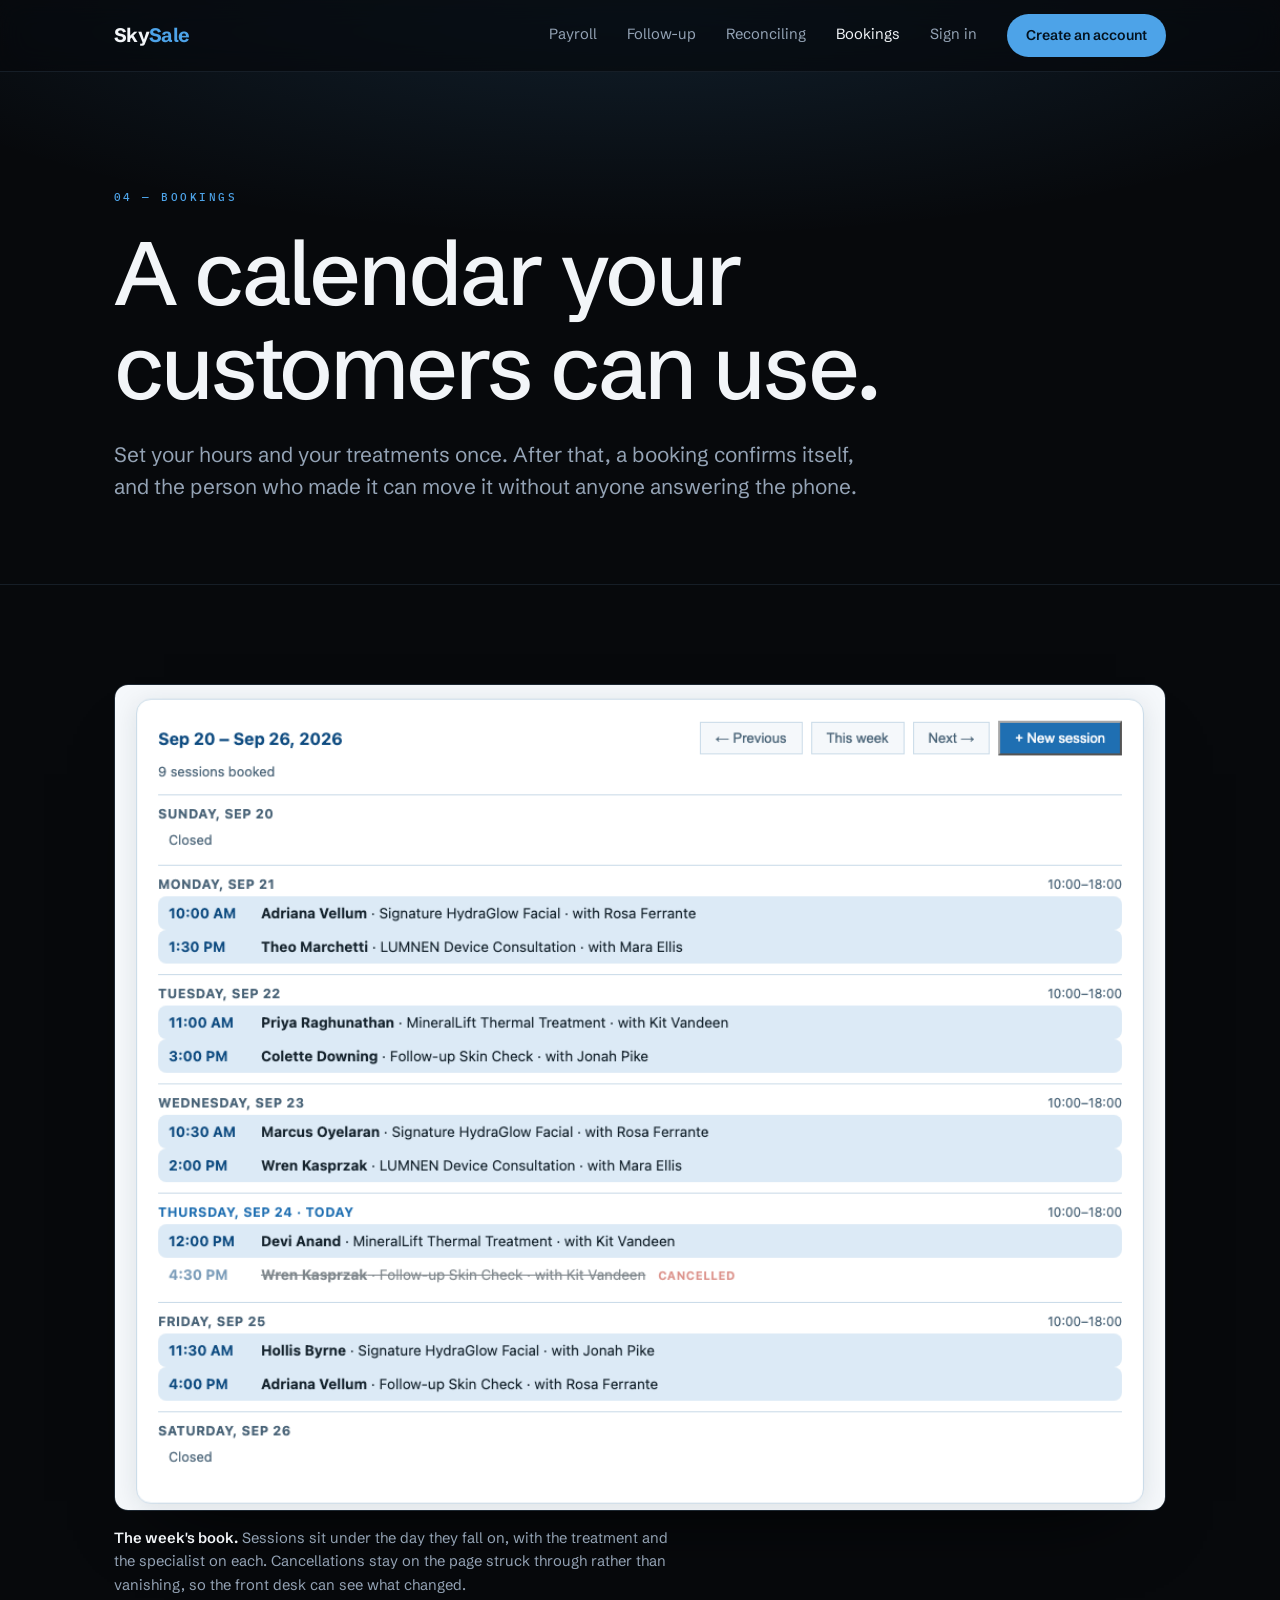
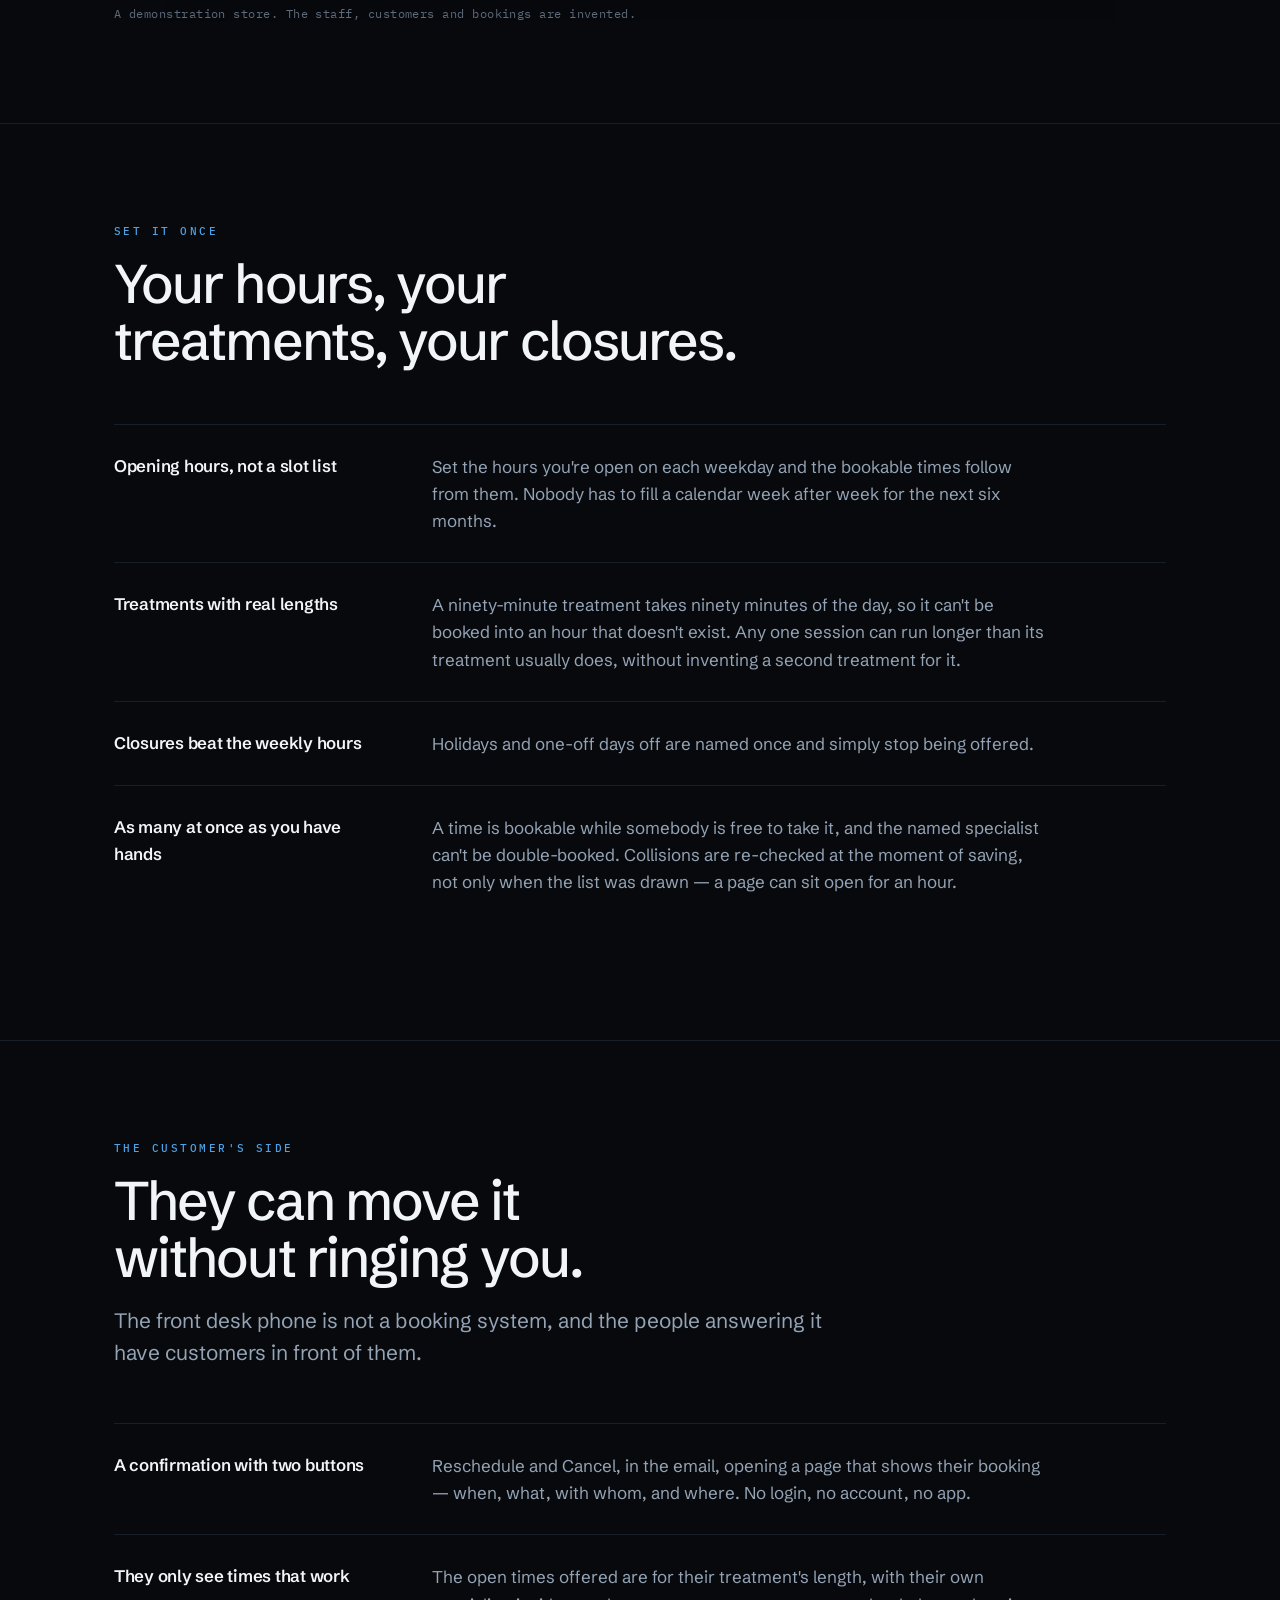
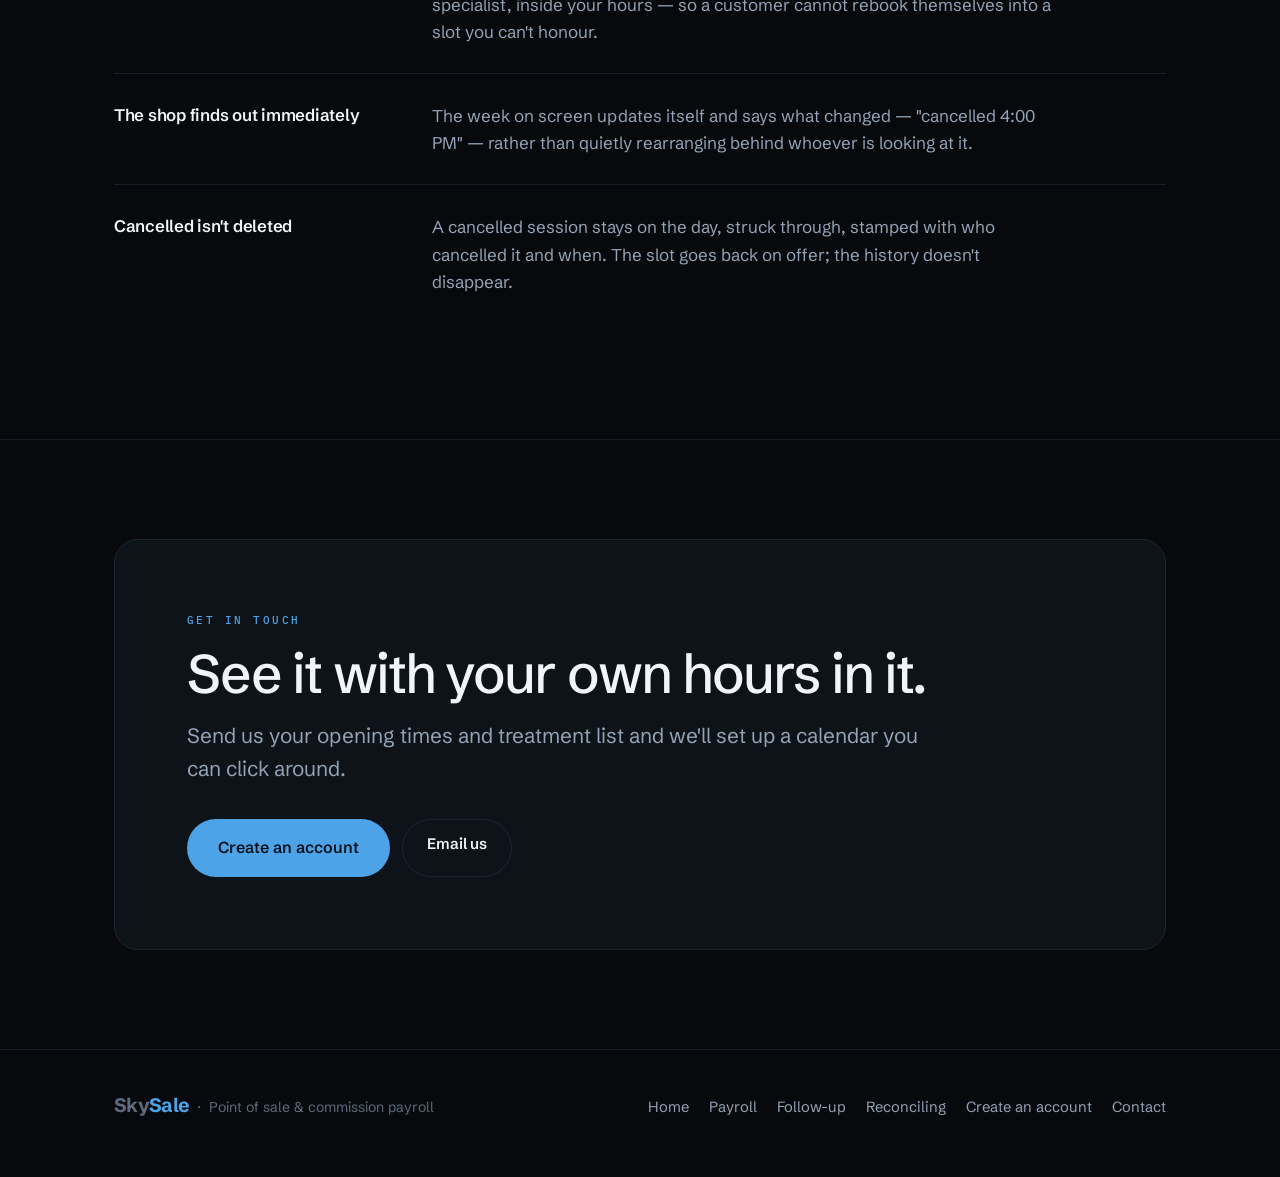
==== bookings.html @ afc35e6e "Make "Create an account" the loud button on every page Signing up was competing with "Sign in" for t" ====
<!DOCTYPE html>
<html lang="en">
<head>
<meta charset="utf-8">
<meta name="viewport" content="width=device-width, initial-scale=1, viewport-fit=cover">
<title>Bookings and calendar — SkySale</title>
<meta name="description" content="Sessions book against your real opening hours and treatment lengths, and the customer can reschedule or cancel from their own confirmation email without ringing the shop.">
<link rel="canonical" href="https://sky-sale.com/bookings.html">
<meta property="og:type" content="website">
<meta property="og:url" content="https://sky-sale.com/bookings.html">
<meta property="og:site_name" content="SkySale">
<meta property="og:title" content="Bookings and calendar — SkySale">
<meta property="og:description" content="See it with your own hours in it.">
<meta property="og:image" content="https://sky-sale.com/assets/commissions.png">
<meta name="twitter:card" content="summary_large_image">
<meta name="twitter:image" content="https://sky-sale.com/assets/commissions.png">
<meta name="theme-color" content="#07090C">
<link rel="preconnect" href="https://fonts.googleapis.com">
<link rel="preconnect" href="https://fonts.gstatic.com" crossorigin>
<link rel="stylesheet" href="https://fonts.googleapis.com/css2?family=Schibsted+Grotesk:wght@400;500;600;700&family=IBM+Plex+Mono:wght@400;500&display=swap">
<link rel="stylesheet" href="styles.css">
</head>
<body>

<header>
  <div class="wrap masthead">
    <a href="/" class="logo">Sky<span>Sale</span></a>
    <nav>
      <a class="opt" href="payroll.html">Payroll</a>
      <a class="opt" href="follow-up.html">Follow-up</a>
      <a class="opt" href="reconciliation.html">Reconciling</a>
      <a class="opt" href="bookings.html" aria-current="page">Bookings</a>
      <a class="opt" href="https://app.sky-sale.com/">Sign in</a>
      <a class="btn btn-solid btn-sm" href="https://app.sky-sale.com/signup.html">Create an account</a>
    </nav>
  </div>
</header>

<main>

  <section class="hero">
    <div class="wrap">
      <p class="eyebrow">04 — Bookings</p>
      <h1>A calendar your customers can use.</h1>
      <p class="lede">Set your hours and your treatments once. After that, a booking confirms itself, and the person who made it can move it without anyone answering the phone.</p>
    </div>
  </section>

  <section class="rule-top">
    <div class="wrap">
      <figure class="reveal">
        <img src="assets/calendar.png" width="1000" height="785" loading="lazy"
             alt="A week of booked treatment sessions, each with a customer, treatment and specialist, and one session marked cancelled.">
        <figcaption>
          <b>The week's book.</b> Sessions sit under the day they fall on, with the
          treatment and the specialist on each. Cancellations stay on the page struck
          through rather than vanishing, so the front desk can see what changed.
          <span class="demo">A demonstration store. The staff, customers and bookings are invented.</span>
        </figcaption>
      </figure>
    </div>
  </section>

  <section class="rule-top">
    <div class="wrap">
      <div class="sec-head narrow reveal">
        <p class="eyebrow">Set it once</p>
        <h2>Your hours, your treatments, your closures.</h2>
      </div>
      <dl class="spec stagger">
        <div class="spec-row">
          <dt>Opening hours, not a slot list</dt>
          <dd>
            Set the hours you're open on each weekday and the bookable times follow from
            them. Nobody has to fill a calendar week after week for the next six months.
          </dd>
        </div>
        <div class="spec-row">
          <dt>Treatments with real lengths</dt>
          <dd>
            A ninety-minute treatment takes ninety minutes of the day, so it can't be
            booked into an hour that doesn't exist. Any one session can run longer than
            its treatment usually does, without inventing a second treatment for it.
          </dd>
        </div>
        <div class="spec-row">
          <dt>Closures beat the weekly hours</dt>
          <dd>
            Holidays and one-off days off are named once and simply stop being offered.
          </dd>
        </div>
        <div class="spec-row">
          <dt>As many at once as you have hands</dt>
          <dd>
            A time is bookable while somebody is free to take it, and the named specialist
            can't be double-booked. Collisions are re-checked at the moment of saving, not
            only when the list was drawn — a page can sit open for an hour.
          </dd>
        </div>
      </dl>
    </div>
  </section>

  <section class="rule-top">
    <div class="wrap">
      <div class="sec-head narrow reveal">
        <p class="eyebrow">The customer's side</p>
        <h2>They can move it without ringing you.</h2>
        <p class="lede">
          The front desk phone is not a booking system, and the people answering
          it have customers in front of them.
        </p>
      </div>
      <dl class="spec stagger">
        <div class="spec-row">
          <dt>A confirmation with two buttons</dt>
          <dd>
            Reschedule and Cancel, in the email, opening a page that shows their booking —
            when, what, with whom, and where. No login, no account, no app.
          </dd>
        </div>
        <div class="spec-row">
          <dt>They only see times that work</dt>
          <dd>
            The open times offered are for their treatment's length, with their own
            specialist, inside your hours — so a customer cannot rebook themselves into a
            slot you can't honour.
          </dd>
        </div>
        <div class="spec-row">
          <dt>The shop finds out immediately</dt>
          <dd>
            The week on screen updates itself and says what changed — "cancelled 4:00 PM"
            — rather than quietly rearranging behind whoever is looking at it.
          </dd>
        </div>
        <div class="spec-row">
          <dt>Cancelled isn't deleted</dt>
          <dd>
            A cancelled session stays on the day, struck through, stamped with who
            cancelled it and when. The slot goes back on offer; the history doesn't
            disappear.
          </dd>
        </div>
      </dl>
    </div>
  </section>


  <section class="rule-top">
    <div class="wrap">
      <div class="closer reveal">
        <p class="eyebrow">Get in touch</p>
        <h2 style="margin-block:16px 18px">See it with your own hours in it.</h2>
        <p class="lede">Send us your opening times and treatment list and we&#39;ll set up a calendar you can click around.</p>
        <div class="cta-row">
          <a class="btn btn-solid btn-lg" href="https://app.sky-sale.com/signup.html">Create an account</a>
          <a class="btn btn-ghost" href="mailto:skylerbaileyconsulting@gmail.com?subject=SkySale">Email us</a>
        </div>
      </div>
    </div>
  </section>

</main>

<footer>
  <div class="wrap foot">
    <div><span class="logo">Sky<span>Sale</span></span> &nbsp;·&nbsp; Point of sale &amp; commission payroll</div>
    <nav>
      <a href="/">Home</a>
      <a href="payroll.html">Payroll</a>
      <a href="follow-up.html">Follow-up</a>
      <a href="reconciliation.html">Reconciling</a>
      <a href="https://app.sky-sale.com/signup.html">Create an account</a>
      <a href="mailto:skylerbaileyconsulting@gmail.com">Contact</a>
    </nav>
  </div>
</footer>

</body>
</html>
---- styles.css ----
/* SkySale — shared styles.
 *
 * One visual world, committed to: a near-black ground with money as the only
 * colour. Accounting's own two colours (credit green, debit red) appear on
 * figures and nowhere else, so a red number always means money going out
 * rather than "this bit is important".
 *
 * All motion is native scroll-driven animation. No library, no observers, no
 * JavaScript — and where a browser doesn't support it, every word is simply
 * there at rest. Nothing is ever parked invisible waiting to be scrolled to.
 */

:root {
  --void:      #07090C;
  --panel:     #0E1319;
  --panel-2:   #141B23;
  --line:      #1D2731;
  --line-soft: #161E27;
  --ink:       #F2F5F8;
  --ink-dim:   #94A3B5;
  --ink-faint: #5D6B7C;
  --blue:      #4DA3E8;
  --blue-deep: #2B7FC4;
  --blue-glow: rgba(77, 163, 232, .16);
  --credit:    #45C08A;
  --debit:     #E8707C;

  --display: 'Schibsted Grotesk', -apple-system, BlinkMacSystemFont, 'Segoe UI', sans-serif;
  --mono: 'IBM Plex Mono', ui-monospace, 'SF Mono', Menlo, monospace;

  --gutter: clamp(20px, 5vw, 64px);
  --measure: 1180px;
}

* { box-sizing: border-box; }

html { scroll-behavior: smooth; }
@media (prefers-reduced-motion: reduce) { html { scroll-behavior: auto; } }

body {
  margin: 0;
  background: var(--void);
  color: var(--ink);
  font-family: var(--display);
  font-size: 17px;
  line-height: 1.6;
  -webkit-font-smoothing: antialiased;
  overflow-x: hidden;
}

.wrap { max-width: var(--measure); margin: 0 auto; padding-inline: var(--gutter); }
.narrow { max-width: 820px; }

h1, h2, h3 { margin: 0; line-height: 1.04; letter-spacing: -.035em; text-wrap: balance; font-weight: 500; }
h1 { font-size: clamp(2.7rem, 7.5vw, 5.6rem); }
h2 { font-size: clamp(2rem, 4.6vw, 3.4rem); }
h3 { font-size: clamp(1.15rem, 2vw, 1.45rem); letter-spacing: -.02em; }
p { margin: 0; }
a { color: inherit; text-decoration: none; }

.eyebrow {
  font-family: var(--mono); font-size: .7rem; font-weight: 500;
  letter-spacing: .22em; text-transform: uppercase; color: var(--blue);
}
.lede { font-size: clamp(1.05rem, 1.7vw, 1.3rem); color: var(--ink-dim); max-width: 58ch; line-height: 1.55; }
.dim { color: var(--ink-dim); }
.num { font-family: var(--mono); font-variant-numeric: tabular-nums; letter-spacing: -.02em; }

:where(a, button):focus-visible { outline: 2px solid var(--blue); outline-offset: 4px; border-radius: 4px; }

/* ── Masthead ──────────────────────────────────────────────────────────── */
header {
  position: sticky; top: env(safe-area-inset-top, 0px); z-index: 50;
  background: rgba(7, 9, 12, .72);
  backdrop-filter: saturate(160%) blur(14px);
  border-bottom: 1px solid var(--line-soft);
}
.masthead {
  display: flex; align-items: center; justify-content: space-between;
  gap: 18px; padding-block: 14px;
}
.logo { font-size: 1.22rem; font-weight: 700; letter-spacing: -.035em; }
.logo span { color: var(--blue); }
/* Wraps, because a row of links that can't wrap is a row that runs off the
   side of a phone and takes the whole page's horizontal scroll with it. */
nav { display: flex; flex-wrap: wrap; gap: clamp(14px, 2.4vw, 30px); align-items: center; font-size: .92rem; }
nav a { color: var(--ink-dim); transition: color .2s; white-space: nowrap; }
nav a:hover, nav a[aria-current="page"] { color: var(--ink); }
@media (max-width: 860px) { nav .opt { display: none; } }

.btn {
  display: inline-block; font-family: var(--display); font-weight: 600;
  font-size: .95rem; padding: 12px 24px; border-radius: 100px;
  border: 1px solid transparent; transition: background .2s, border-color .2s, color .2s;
  white-space: nowrap;
}
.btn-solid { background: var(--blue); color: #04121E; }
.btn-solid:hover { background: #6FB8F0; }
.btn-ghost { border-color: var(--line); color: var(--ink); }
.btn-ghost:hover { border-color: var(--blue); color: var(--blue); }
.btn-sm { padding: 9px 18px; font-size: .88rem; }
/* The one action the site exists to produce. Bigger than the rest, and it
   keeps a ring of the accent around it so it still reads as the loud one
   against the dark ground, where a flat fill can recede. */
.btn-lg { padding: 15px 30px; font-size: 1rem; }
.btn-solid { box-shadow: 0 0 0 0 var(--blue-glow); transition: background .2s, box-shadow .25s, transform .15s; }
.btn-solid:hover { box-shadow: 0 0 0 6px var(--blue-glow); transform: translateY(-1px); }

/* The masthead's button stays put at phone width, unlike the section links —
   a nav that collapses to nothing is a page with no way forward on a phone. */
@media (max-width: 860px) { .masthead .btn { display: inline-block; } }

/* ── Hero ──────────────────────────────────────────────────────────────── */
.hero { padding-block: clamp(70px, 13vh, 130px) clamp(50px, 9vh, 100px); position: relative; }
/* One soft light source, behind the headline. The only gradient on the site. */
.hero::before {
  content: ''; position: absolute; inset: -20% -30% auto; height: 640px;
  background: radial-gradient(60% 60% at 50% 0%, var(--blue-glow), transparent 70%);
  pointer-events: none; z-index: -1;
}
.hero h1 { margin-block: 20px 26px; }
.hero h1 em { font-style: normal; color: var(--blue); }
.cta-row { display: flex; gap: 12px; flex-wrap: wrap; margin-top: 34px; }

/* ── Sections ──────────────────────────────────────────────────────────── */
section { padding-block: clamp(64px, 11vh, 132px); }
.rule-top { border-top: 1px solid var(--line-soft); }
.sec-head { margin-bottom: clamp(34px, 6vh, 62px); }
.sec-head h2 { margin-block: 16px 18px; }

/* ── The paycheck ──────────────────────────────────────────────────────── */
.cheque {
  background: linear-gradient(180deg, var(--panel-2), var(--panel));
  border: 1px solid var(--line); border-radius: 18px;
  padding: 26px clamp(20px, 3vw, 32px);
  box-shadow: 0 30px 70px -40px rgba(0, 0, 0, .9);
  width: 100%; max-width: 520px;
}
.cheque-head {
  display: flex; justify-content: space-between; gap: 16px; flex-wrap: wrap;
  padding-bottom: 16px; border-bottom: 1px solid var(--line);
}
.cheque-head span { font-family: var(--mono); font-size: .66rem; letter-spacing: .16em; text-transform: uppercase; color: var(--ink-faint); }
.cheque-head b { display: block; font-weight: 600; font-size: .95rem; color: var(--ink); letter-spacing: -.01em; margin-top: 3px; }
.cheque-line {
  display: flex; justify-content: space-between; align-items: baseline; gap: 20px;
  padding-block: 13px; border-bottom: 1px solid var(--line-soft);
}
.cheque-line dt { font-size: .93rem; color: var(--ink-dim); }
.cheque-line dt small { display: block; font-size: .76rem; color: var(--ink-faint); margin-top: 2px; }
.cheque-line dd { margin: 0; font-family: var(--mono); font-variant-numeric: tabular-nums; font-size: .95rem; white-space: nowrap; }
/* On a narrow screen a long label and its amount stop fitting on one line;
   let the amount drop underneath rather than push the card wider. */
@media (max-width: 560px) {
  .cheque-line { flex-wrap: wrap; gap: 4px 20px; }
  .cheque-line dd { margin-left: auto; }
}
.cheque-line dd.credit { color: var(--credit); }
.cheque-line dd.debit { color: var(--debit); }
.cheque-total {
  display: flex; justify-content: space-between; align-items: baseline; gap: 20px;
  padding-top: 18px; margin-top: 4px; border-top: 1px solid var(--blue);
}
.cheque-total span { font-weight: 600; }
.cheque-total b { font-family: var(--mono); font-size: 1.7rem; font-weight: 600; letter-spacing: -.03em; }
.cheque-note { font-size: .74rem; color: var(--ink-faint); margin-top: 16px; }

/* ── Cards that link to the detail pages ───────────────────────────────── */
.cards { display: grid; grid-template-columns: repeat(auto-fit, minmax(270px, 1fr)); gap: 18px; }
.card {
  display: block; background: var(--panel); border: 1px solid var(--line);
  border-radius: 18px; padding: 30px 28px 26px;
  transition: border-color .25s, transform .25s, background .25s;
}
.card:hover { border-color: var(--blue); transform: translateY(-4px); background: var(--panel-2); }
.card .eyebrow { display: block; margin-bottom: 14px; }
.card h3 { margin-bottom: 10px; }
.card p { font-size: .95rem; color: var(--ink-dim); }
.card .more { display: inline-block; margin-top: 18px; font-size: .9rem; font-weight: 600; color: var(--blue); }
.card:hover .more::after { transform: translateX(4px); }
.card .more::after { content: ' →'; display: inline-block; transition: transform .25s; }

/* ── Spec rows, for the detail pages ───────────────────────────────────── */
.spec { display: grid; }
.spec-row {
  display: grid; grid-template-columns: minmax(200px, 270px) 1fr; gap: clamp(18px, 4vw, 48px);
  padding-block: 28px; border-top: 1px solid var(--line-soft); align-items: start;
}
.spec-row dt { font-weight: 600; font-size: 1.05rem; letter-spacing: -.015em; }
.spec-row dd { margin: 0; color: var(--ink-dim); max-width: 62ch; }
@media (max-width: 720px) { .spec-row { grid-template-columns: 1fr; gap: 8px; } }

/* ── Figures ───────────────────────────────────────────────────────────── */
figure { margin: 0; }
figure img {
  width: 100%; height: auto; max-width: 100%; display: block;
  border: 1px solid var(--line); border-radius: 14px;
  box-shadow: 0 40px 80px -50px rgba(0, 0, 0, 1);
}
figcaption { margin-top: 16px; font-size: .92rem; color: var(--ink-dim); max-width: 64ch; }
figcaption b { color: var(--ink); font-weight: 600; }
figcaption .demo {
  display: block; margin-top: 8px; font-family: var(--mono);
  font-size: .72rem; letter-spacing: .04em; color: var(--ink-faint);
}

/* ── Stat band ─────────────────────────────────────────────────────────── */
.stats { display: grid; grid-template-columns: repeat(auto-fit, minmax(190px, 1fr)); gap: 2px; background: var(--line-soft); border: 1px solid var(--line-soft); border-radius: 16px; overflow: hidden; }
.stat { background: var(--void); padding: 30px 26px; }
.stat b { display: block; font-family: var(--mono); font-size: 1.5rem; font-weight: 500; letter-spacing: -.03em; margin-bottom: 8px; }
.stat span { font-size: .9rem; color: var(--ink-dim); }

/* ── Closing call ──────────────────────────────────────────────────────── */
.closer {
  border: 1px solid var(--line); border-radius: 24px;
  padding: clamp(36px, 6vw, 72px); background: var(--panel);
  position: relative; overflow: hidden;
}
.closer::before {
  content: ''; position: absolute; inset: auto -10% -60% ; height: 340px;
  background: radial-gradient(50% 60% at 50% 100%, var(--blue-glow), transparent 70%);
  pointer-events: none;
}
.closer > * { position: relative; }

footer { border-top: 1px solid var(--line-soft); padding-block: 40px 56px; font-size: .88rem; color: var(--ink-faint); }
.foot { display: flex; justify-content: space-between; gap: 20px; flex-wrap: wrap; align-items: baseline; }
.foot a { color: var(--ink-dim); }
.foot a:hover { color: var(--blue); }
.foot nav { gap: 14px 20px; }

/* ── Motion ────────────────────────────────────────────────────────────── *
 * Everything above is the resting state and is fully visible. The rules
 * below only ever run where the browser supports scroll-driven animation AND
 * the reader hasn't asked for less motion — so this is decoration on top of a
 * page that already works, never the thing that makes it appear.
 */
@media (prefers-reduced-motion: no-preference) {
  @supports (animation-timeline: view()) {

    .reveal {
      animation: rise linear both;
      animation-timeline: view();
      animation-range: entry 4% cover 26%;
    }
    @keyframes rise {
      from { opacity: 0; transform: translateY(34px); }
      to   { opacity: 1; transform: none; }
    }

    /* The headline settles rather than rises. */
    .hero h1, .hero .lede, .hero .cta-row {
      animation: settle .9s cubic-bezier(.2, .7, .2, 1) both;
    }
    .hero .lede { animation-delay: .1s; }
    .hero .cta-row { animation-delay: .18s; }
    @keyframes settle {
      from { opacity: 0; transform: translateY(20px); filter: blur(6px); }
      to   { opacity: 1; transform: none; filter: none; }
    }

    /* The hero cheque lifts away as you leave it. */
    .hero-art {
      animation: recede linear both;
      animation-timeline: view();
      animation-range: exit 0% exit 100%;
    }
    @keyframes recede {
      to { opacity: .15; transform: translateY(-40px) scale(.96); }
    }

    /* A staggered set — cards, spec rows. */
    .stagger > * {
      animation: rise linear both;
      animation-timeline: view();
      animation-range: entry 2% cover 22%;
    }
  }
}

/* ── The pinned paycheck ───────────────────────────────────────────────── *
 * Without scroll-driven animation this is an ordinary section with the whole
 * cheque on it. With it, the section becomes tall, the cheque pins to the
 * middle of the screen, and its lines arrive one at a time as you scroll —
 * which is the argument the page is making, performed rather than described.
 */
.pin { padding-block: clamp(64px, 11vh, 132px); }
.pin-inner { display: grid; gap: clamp(32px, 6vw, 72px); grid-template-columns: 1fr; align-items: center; }
@media (min-width: 900px) { .pin-inner { grid-template-columns: 1fr minmax(380px, 520px); } }
.pin-copy h2 { margin-bottom: 20px; }

@media (prefers-reduced-motion: no-preference) {
  @supports (animation-timeline: view()) {
    .pin { height: 300vh; padding-block: 0; view-timeline-name: --pin; }
    .pin-inner { position: sticky; top: 0; min-height: 100vh; padding-block: 90px 40px; }

    .pin-line {
      animation: line-in linear both;
      animation-timeline: --pin;
    }
    @keyframes line-in {
      from { opacity: 0; transform: translateX(22px); }
      to   { opacity: 1; transform: none; }
    }
    /* Each line gets its own slice of the scroll. */
    .pin-line:nth-child(1) { animation-range: contain  0% contain  9%; }
    .pin-line:nth-child(2) { animation-range: contain 10% contain 22%; }
    .pin-line:nth-child(3) { animation-range: contain 23% contain 35%; }
    .pin-line:nth-child(4) { animation-range: contain 36% contain 48%; }
    .pin-line:nth-child(5) { animation-range: contain 49% contain 61%; }

    .pin-total {
      animation: total-in linear both;
      animation-timeline: --pin;
      animation-range: contain 63% contain 76%;
    }
    @keyframes total-in {
      from { opacity: 0; transform: translateY(14px); }
      to   { opacity: 1; transform: none; }
    }

    /* The copy beside the cheque is deliberately NOT animated. It explains
       what the animation is doing, so fading it in on scroll would hide the
       explanation from anyone who hasn't scrolled far enough to need it — and
       leave the section looking empty to anyone landing part-way down. */
  }
}
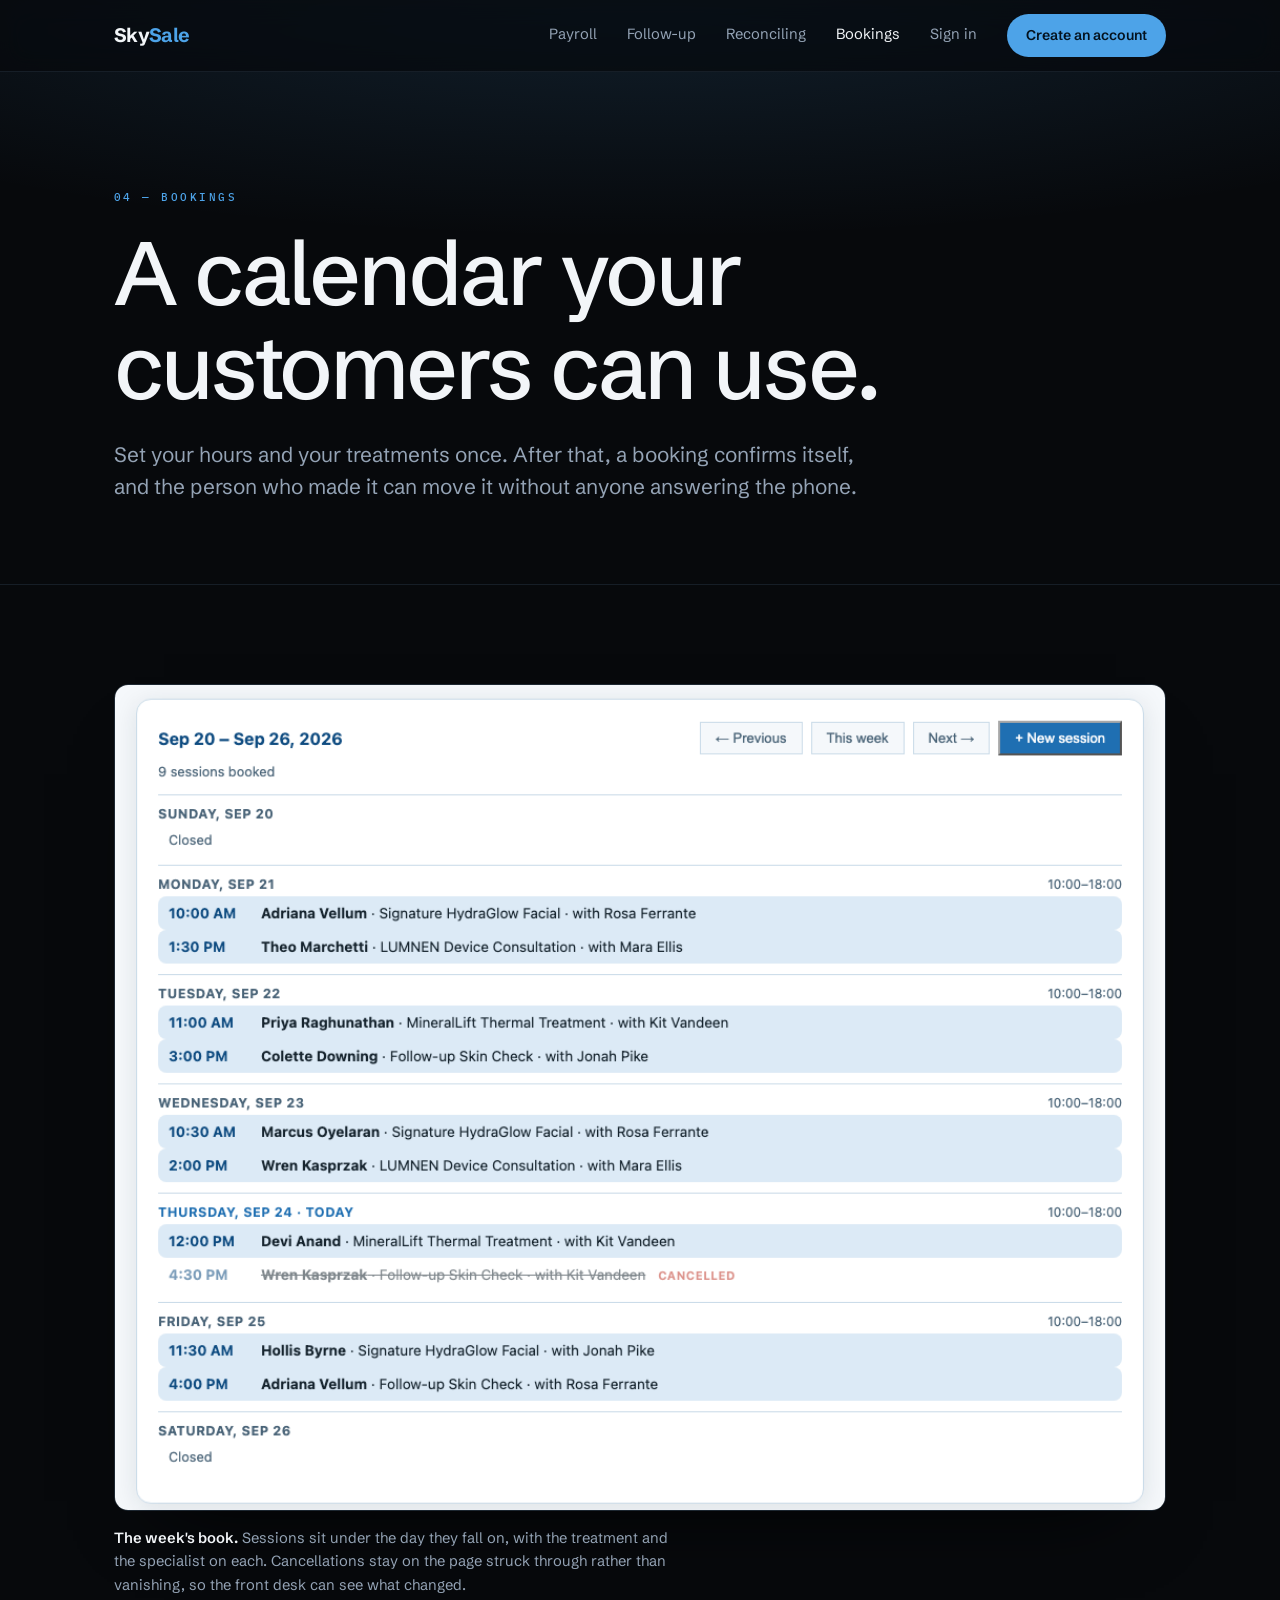
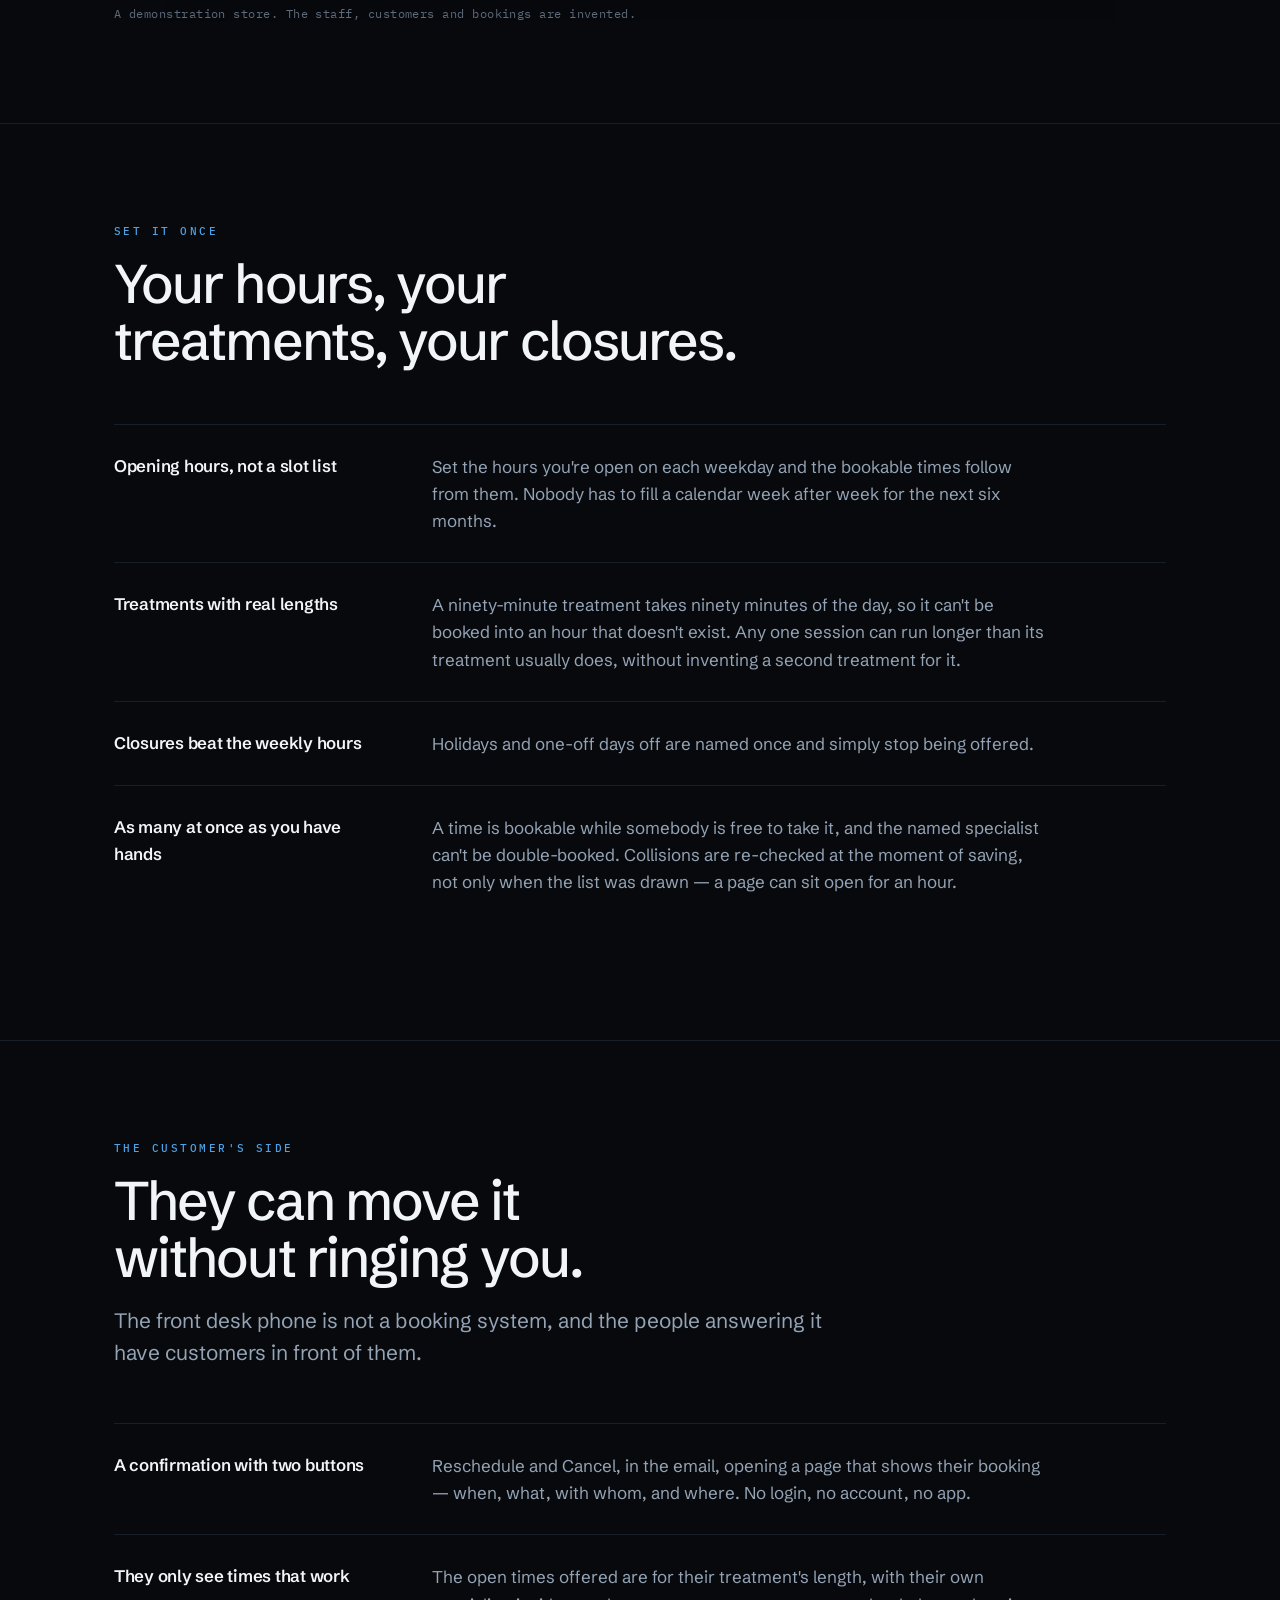
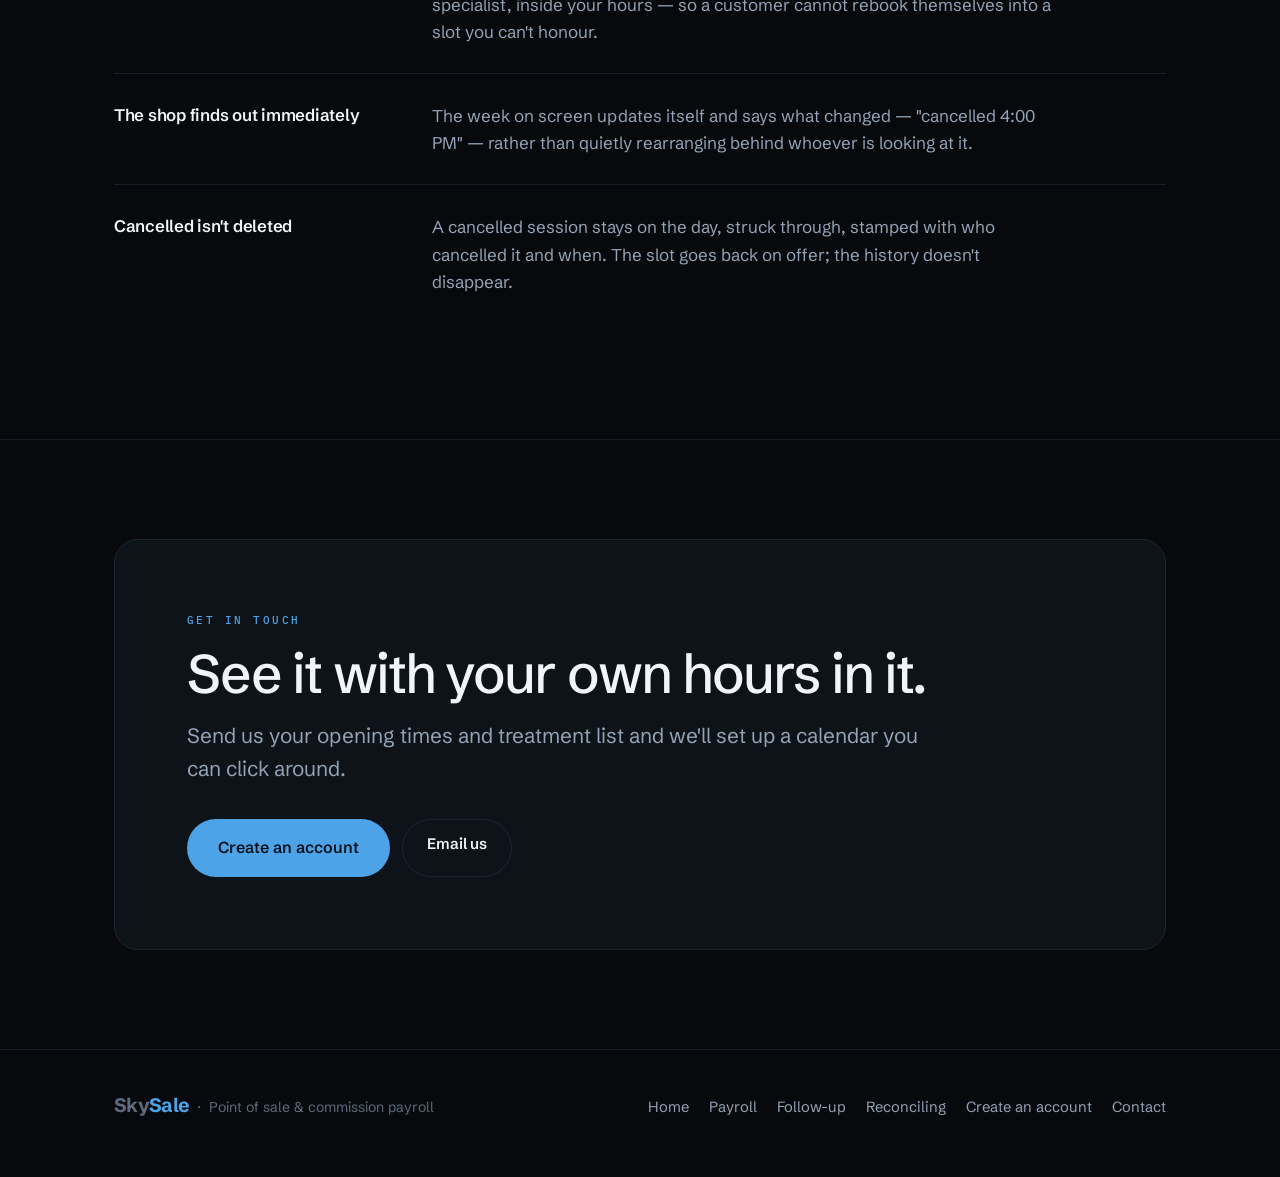
==== commit aa9eee58: "Keep Sign in on the header at phone width Sign in was an .opt link, and every .opt is hidden below 8" ====
--- a/bookings.html
+++ b/bookings.html
@@ -30,7 +30,7 @@
       <a class="opt" href="follow-up.html">Follow-up</a>
       <a class="opt" href="reconciliation.html">Reconciling</a>
       <a class="opt" href="bookings.html" aria-current="page">Bookings</a>
-      <a class="opt" href="https://app.sky-sale.com/">Sign in</a>
+      <a class="opt signin" href="https://app.sky-sale.com/">Sign in</a>
       <a class="btn btn-solid btn-sm" href="https://app.sky-sale.com/signup.html">Create an account</a>
     </nav>
   </div>
--- a/styles.css
+++ b/styles.css
@@ -86,7 +86,19 @@
 nav { display: flex; flex-wrap: wrap; gap: clamp(14px, 2.4vw, 30px); align-items: center; font-size: .92rem; }
 nav a { color: var(--ink-dim); transition: color .2s; white-space: nowrap; }
 nav a:hover, nav a[aria-current="page"] { color: var(--ink); }
-@media (max-width: 860px) { nav .opt { display: none; } }
+/* The section links go on a phone; signing in does not. Someone on a phone
+   is far more likely to be an existing shop opening their register than a
+   stranger reading about reconciliation — and with every .opt hidden there
+   was no way in from a phone at all. */
+@media (max-width: 860px) {
+  nav .opt:not(.signin) { display: none; }
+  nav .signin {
+    display: inline-flex; align-items: center; min-height: 44px;
+    padding: 0 18px; border: 1.5px solid var(--line);
+    border-radius: 999px; color: var(--ink);
+  }
+  nav .signin:hover { border-color: var(--blue); color: var(--blue); }
+}
 
 .btn {
   display: inline-block; font-family: var(--display); font-weight: 600;
@@ -114,8 +126,13 @@
 .hero { padding-block: clamp(70px, 13vh, 130px) clamp(50px, 9vh, 100px); position: relative; }
 /* One soft light source, behind the headline. The only gradient on the site. */
 .hero::before {
-  content: ''; position: absolute; inset: -20% -30% auto; height: 640px;
-  background: radial-gradient(60% 60% at 50% 0%, var(--blue-glow), transparent 70%);
+  /* Kept inside the viewport. It used to hang 30% past each edge, which no
+     one could see — overflow-x on the body clipped it — but it made the page
+     measure a third wider than the screen, which reads as broken layout every
+     time anyone checks. The gradient is widened instead, so it looks the same
+     and the page is the width it says it is. */
+  content: ''; position: absolute; inset: -20% 0 auto; height: 640px;
+  background: radial-gradient(120% 60% at 50% 0%, var(--blue-glow), transparent 70%);
   pointer-events: none; z-index: -1;
 }
 .hero h1 { margin-block: 20px 26px; }
@@ -217,8 +234,8 @@
   position: relative; overflow: hidden;
 }
 .closer::before {
-  content: ''; position: absolute; inset: auto -10% -60% ; height: 340px;
-  background: radial-gradient(50% 60% at 50% 100%, var(--blue-glow), transparent 70%);
+  content: ''; position: absolute; inset: auto 0 -60%; height: 340px;
+  background: radial-gradient(70% 60% at 50% 100%, var(--blue-glow), transparent 70%);
   pointer-events: none;
 }
 .closer > * { position: relative; }
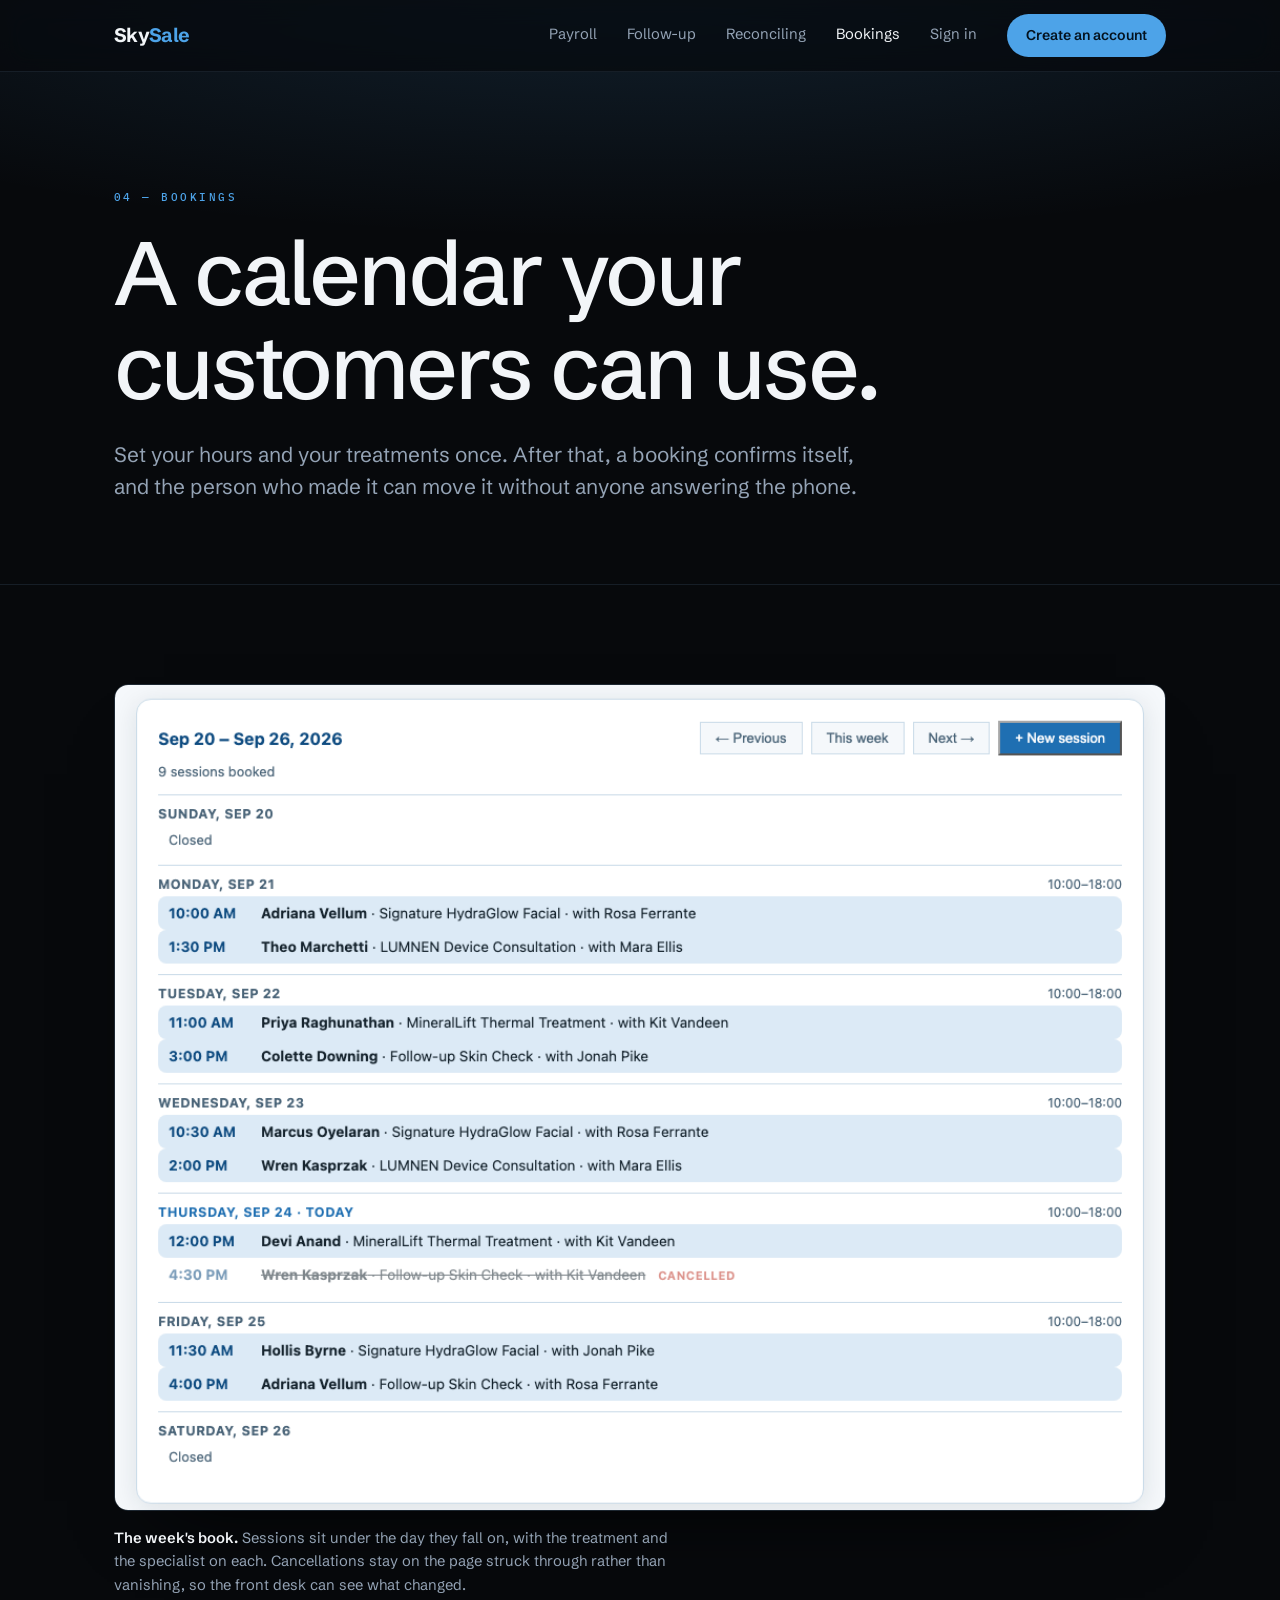
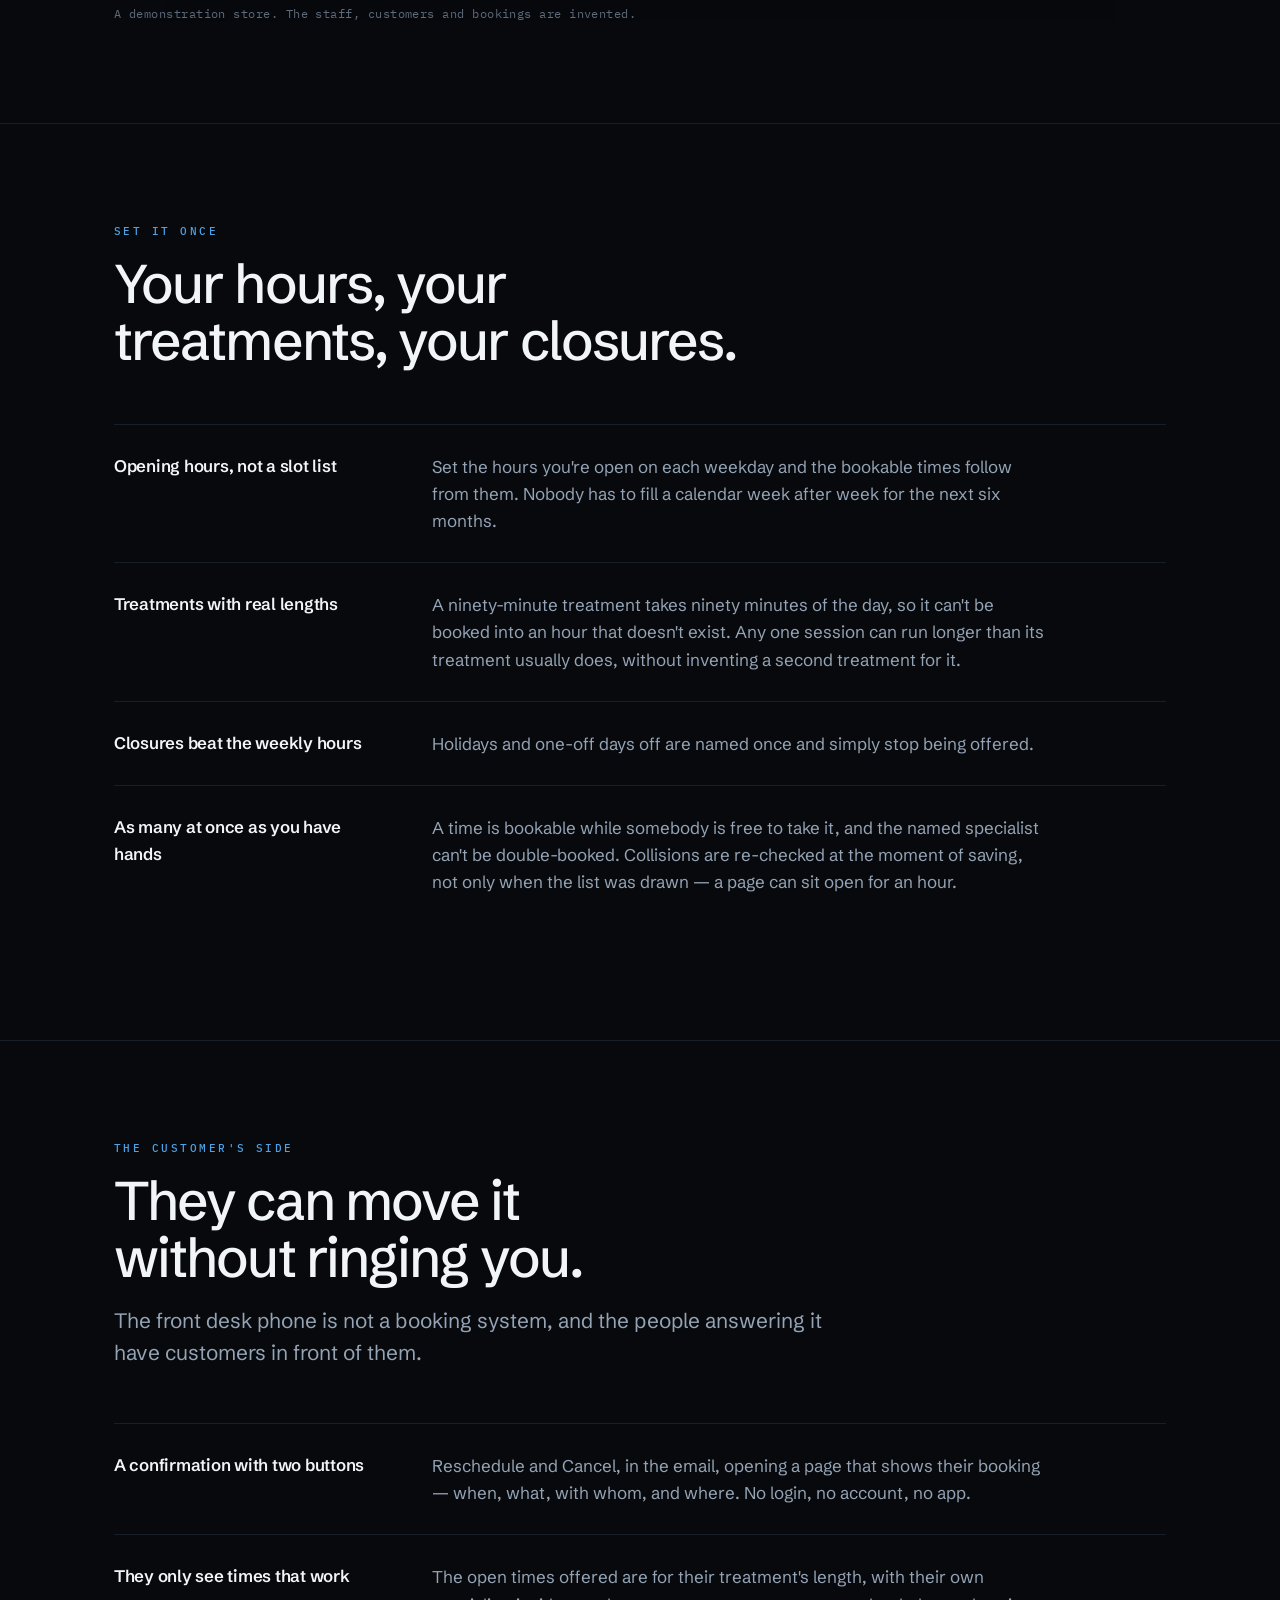
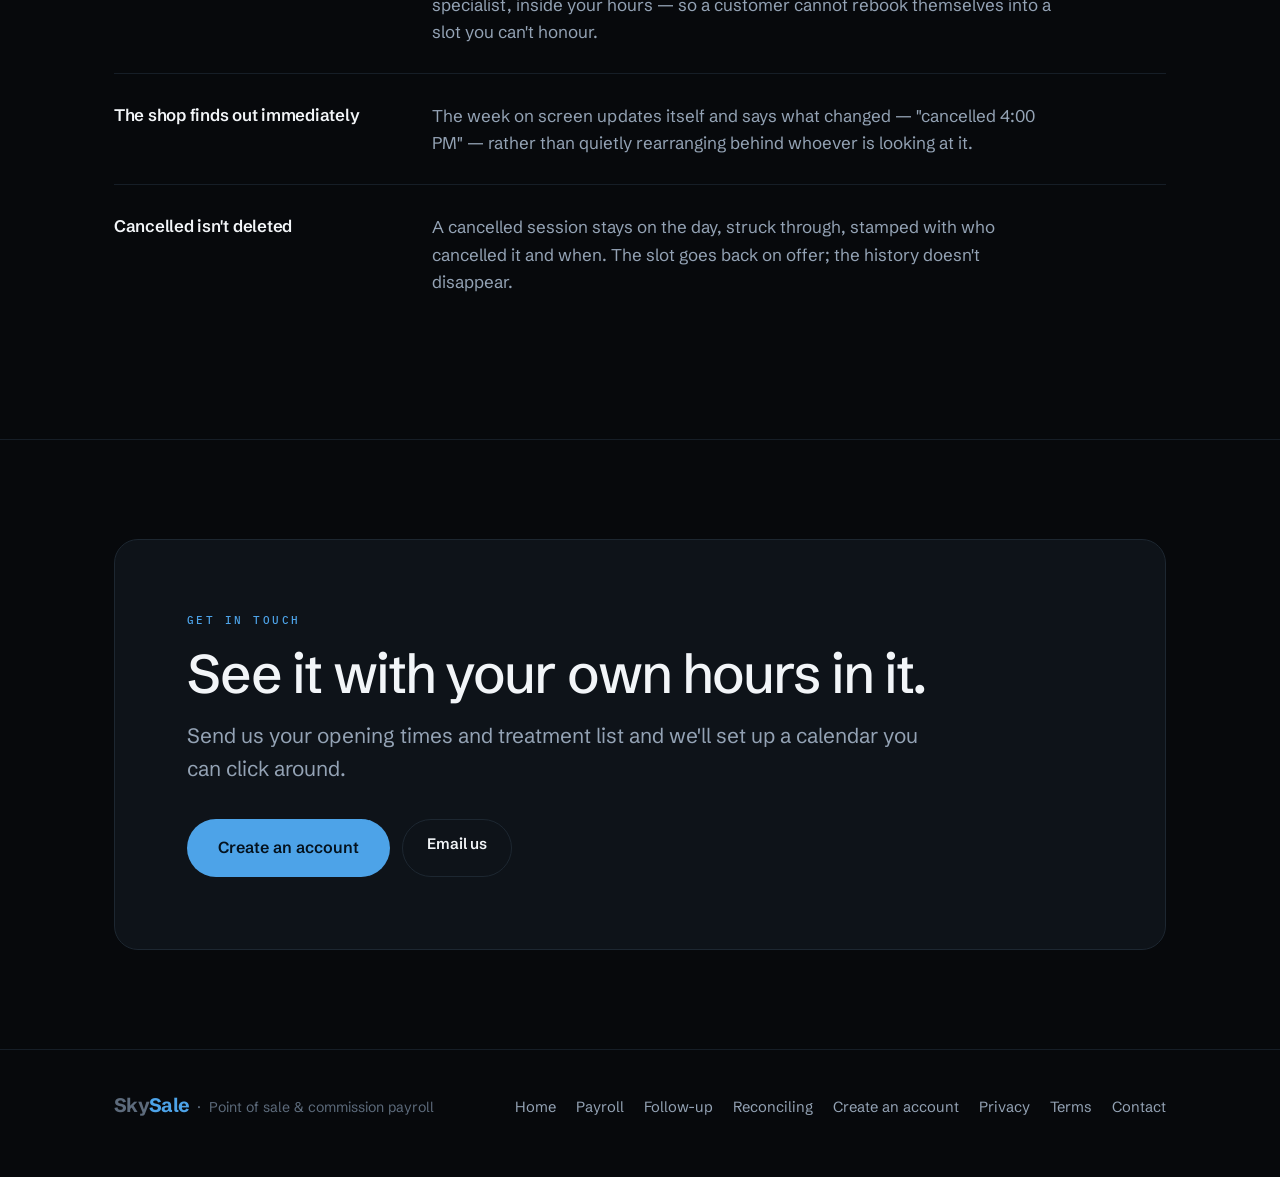
==== commit ecaf49f2: "Give a one-day-old domain the signals of a real business Two different carriers have now blocked sky" ====
--- a/bookings.html
+++ b/bookings.html
@@ -155,7 +155,7 @@
         <p class="lede">Send us your opening times and treatment list and we&#39;ll set up a calendar you can click around.</p>
         <div class="cta-row">
           <a class="btn btn-solid btn-lg" href="https://app.sky-sale.com/signup.html">Create an account</a>
-          <a class="btn btn-ghost" href="mailto:skylerbaileyconsulting@gmail.com?subject=SkySale">Email us</a>
+          <a class="btn btn-ghost" href="mailto:hello@sky-sale.com?subject=SkySale">Email us</a>
         </div>
       </div>
     </div>
@@ -172,7 +172,9 @@
       <a href="follow-up.html">Follow-up</a>
       <a href="reconciliation.html">Reconciling</a>
       <a href="https://app.sky-sale.com/signup.html">Create an account</a>
-      <a href="mailto:skylerbaileyconsulting@gmail.com">Contact</a>
+      <a href="privacy.html">Privacy</a>
+      <a href="terms.html">Terms</a>
+      <a href="mailto:hello@sky-sale.com">Contact</a>
     </nav>
   </div>
 </footer>
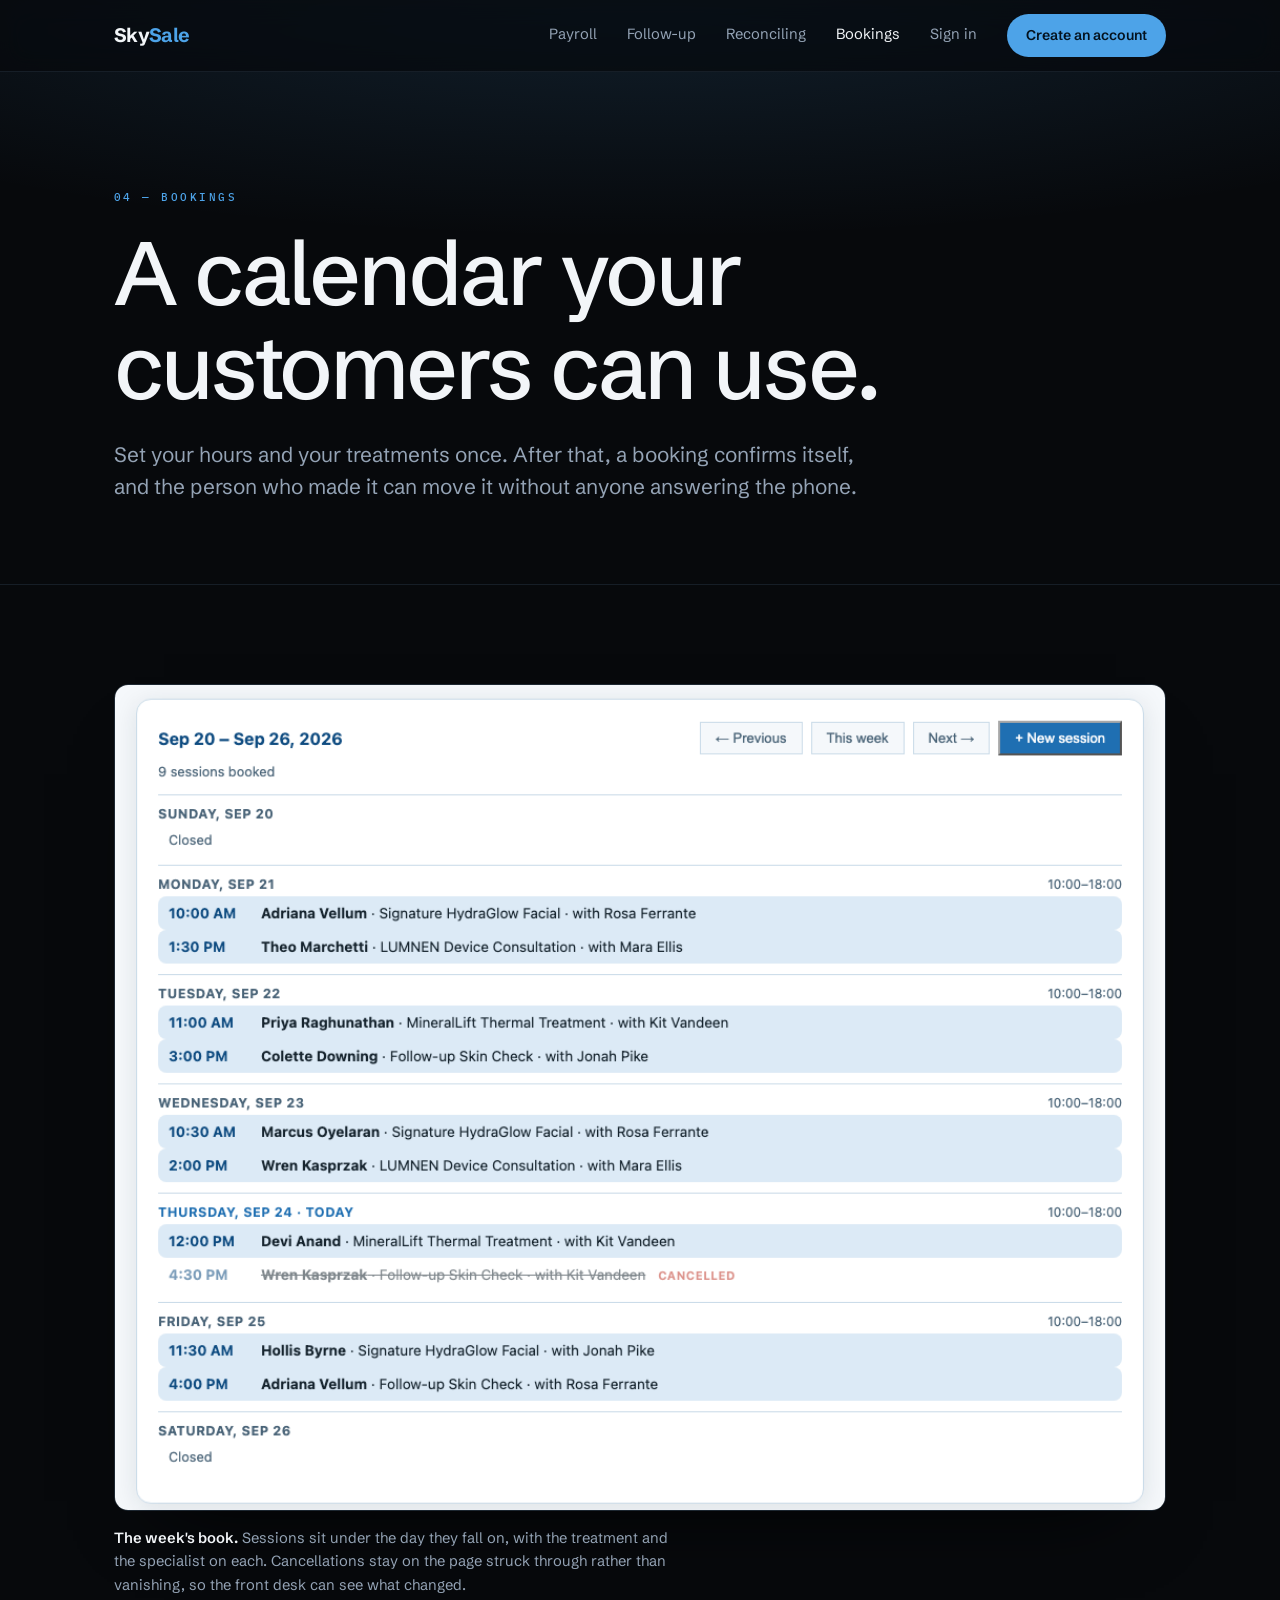
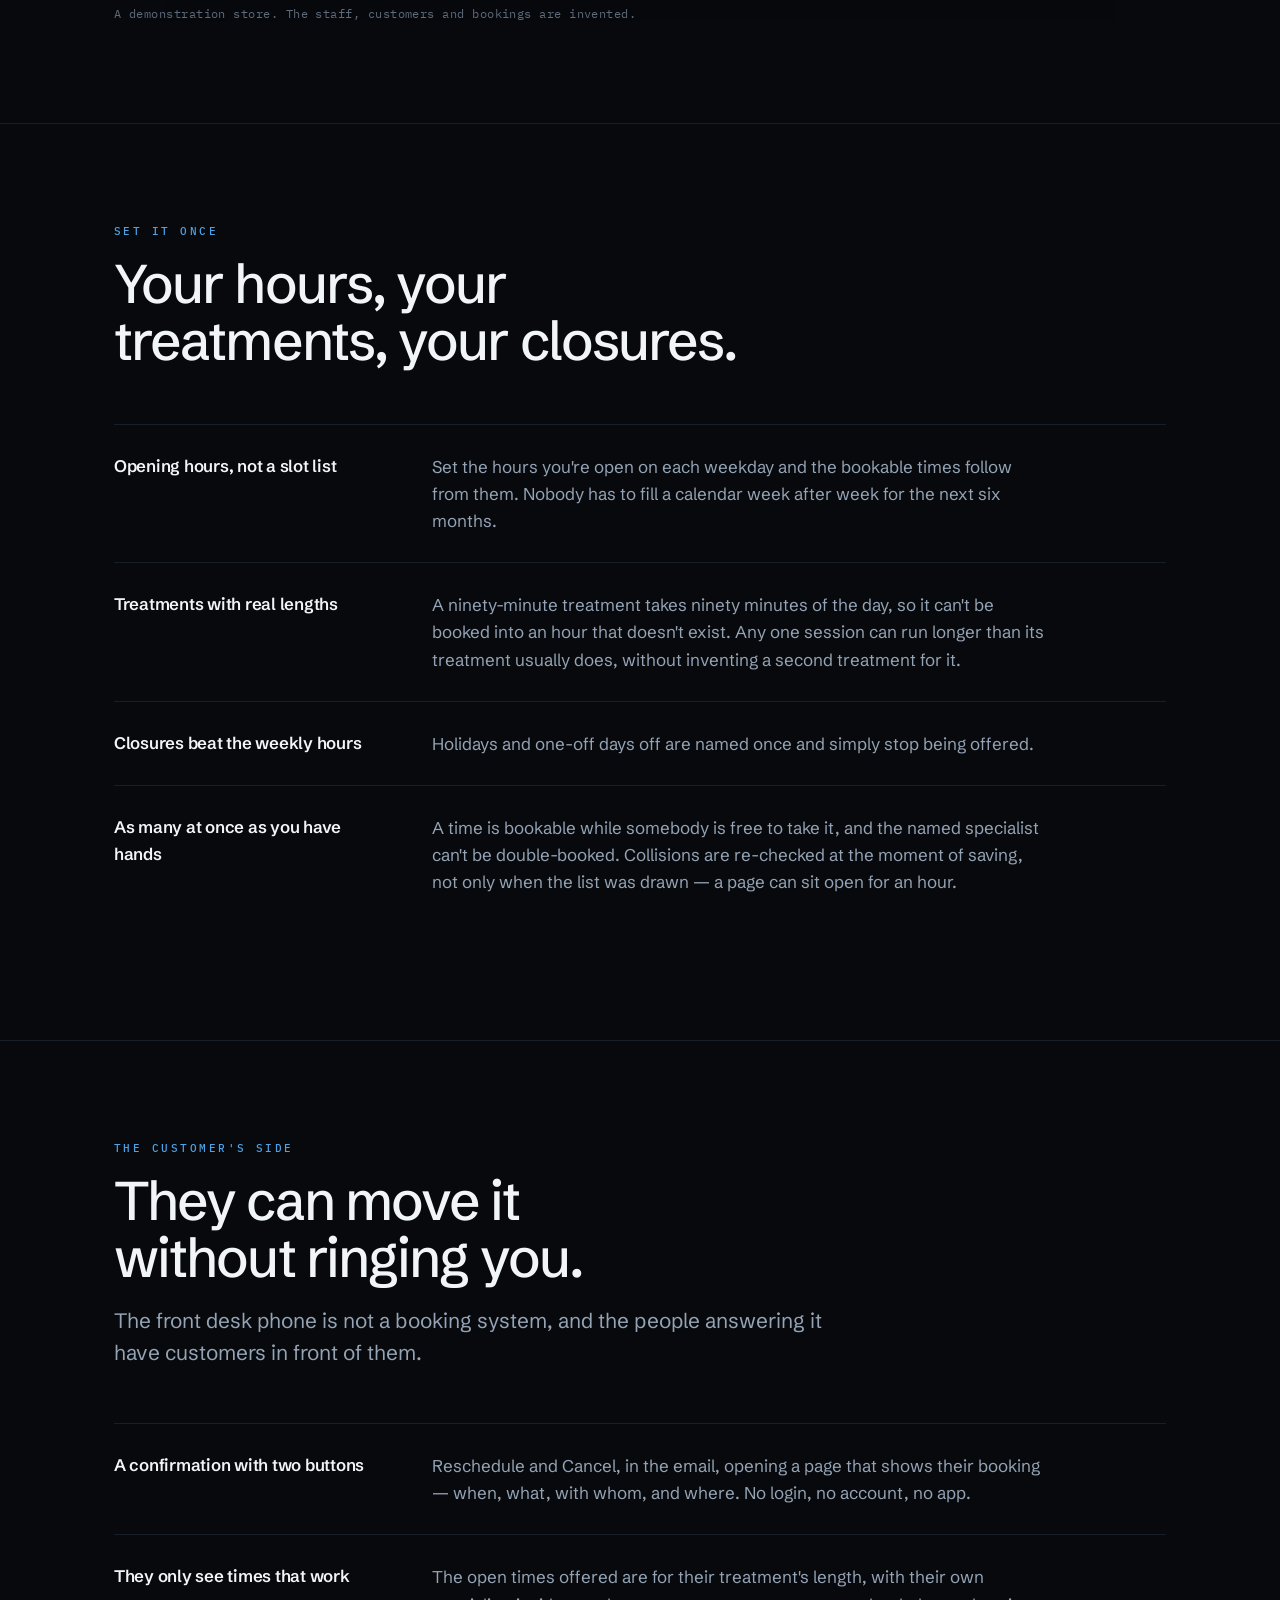
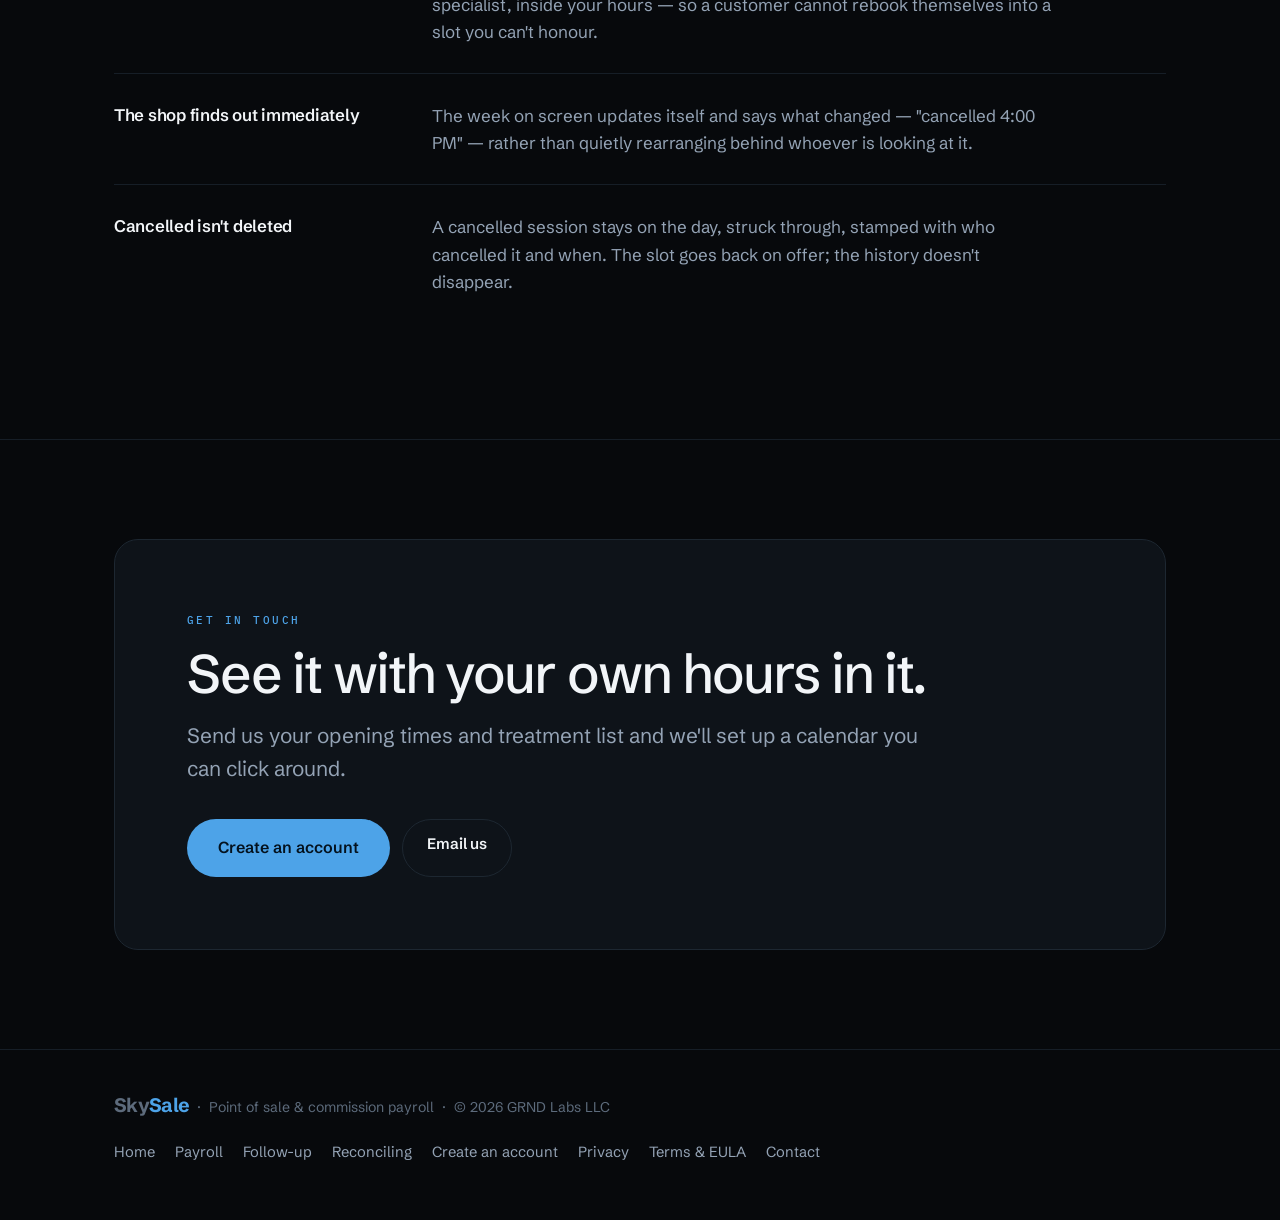
==== commit 4ba3de29: "A full Terms of Service & EULA and Privacy Policy, from GRND Labs LLC The terms were a page of plain" ====
--- a/bookings.html
+++ b/bookings.html
@@ -165,7 +165,7 @@
 
 <footer>
   <div class="wrap foot">
-    <div><span class="logo">Sky<span>Sale</span></span> &nbsp;·&nbsp; Point of sale &amp; commission payroll</div>
+    <div><span class="logo">Sky<span>Sale</span></span> &nbsp;·&nbsp; Point of sale &amp; commission payroll &nbsp;·&nbsp; &copy; 2026 GRND Labs LLC</div>
     <nav>
       <a href="/">Home</a>
       <a href="payroll.html">Payroll</a>
@@ -173,7 +173,7 @@
       <a href="reconciliation.html">Reconciling</a>
       <a href="https://app.sky-sale.com/signup.html">Create an account</a>
       <a href="privacy.html">Privacy</a>
-      <a href="terms.html">Terms</a>
+      <a href="terms.html">Terms &amp; EULA</a>
       <a href="mailto:hello@sky-sale.com">Contact</a>
     </nav>
   </div>
--- a/styles.css
+++ b/styles.css
@@ -342,3 +342,45 @@
        leave the section looking empty to anyone landing part-way down. */
   }
 }
+
+/* ── Legal pages ──────────────────────────────────────────────────────────
+ * Terms and Privacy are read, not skimmed, so they drop the marketing scale
+ * for a calmer reading size, with an "in short" box up top and numbered
+ * sections that can be linked to one by one. */
+.legal { padding-block: 40px 80px; }
+.legal .summary {
+  border: 1px solid var(--line); background: var(--panel); border-radius: 14px;
+  padding: 22px 26px; margin-bottom: 36px;
+}
+.legal .summary h2 { font-size: 1.05rem; margin: 0 0 10px; letter-spacing: 0; }
+.legal .summary ul { margin: 0; }
+.legal .toc { margin-bottom: 8px; }
+.legal .toc ol { columns: 2; column-gap: 64px; margin: 10px 0 0; padding-left: 1.3em; }
+.legal .toc li { break-inside: avoid; }
+.legal .toc a { color: var(--ink-dim); text-decoration: none; }
+.legal .toc a:hover { color: var(--blue); }
+.legal h2 {
+  font-size: clamp(1.25rem, 2.2vw, 1.55rem); letter-spacing: -.015em;
+  margin: 48px 0 12px; scroll-margin-top: 96px;
+}
+.legal h3 { font-size: 1.02rem; letter-spacing: 0; margin: 22px 0 8px; }
+.legal p, .legal li { color: var(--ink-dim); font-size: 1rem; line-height: 1.68; }
+.legal p + p, .legal ul + p, .legal p + ul { margin-top: 12px; }
+.legal ul, .legal ol { padding-left: 1.3em; margin: 10px 0; }
+.legal li + li { margin-top: 6px; }
+.legal strong { color: var(--ink); font-weight: 600; }
+.legal a { color: var(--blue); }
+.legal .caps { text-transform: uppercase; font-size: .93rem; letter-spacing: .01em; }
+.legal .meta { font-family: var(--mono); font-size: .78rem; color: var(--ink-faint); margin-top: 18px; }
+.legal table { width: 100%; border-collapse: collapse; margin: 14px 0; font-size: .95rem; }
+.legal th, .legal td { text-align: left; vertical-align: top; padding: 10px 12px; border-bottom: 1px solid var(--line-soft); color: var(--ink-dim); }
+.legal th { color: var(--ink); font-weight: 600; font-size: .85rem; }
+.legal td:first-child { color: var(--ink); white-space: nowrap; }
+@media (max-width: 640px) {
+  .legal .toc ol { columns: 1; }
+  .legal td:first-child { white-space: normal; }
+  .legal table, .legal thead, .legal tbody, .legal tr, .legal th, .legal td { display: block; }
+  .legal thead { display: none; }
+  .legal td { border-bottom: none; padding: 2px 0; }
+  .legal tr { border-bottom: 1px solid var(--line-soft); padding: 10px 0; }
+}
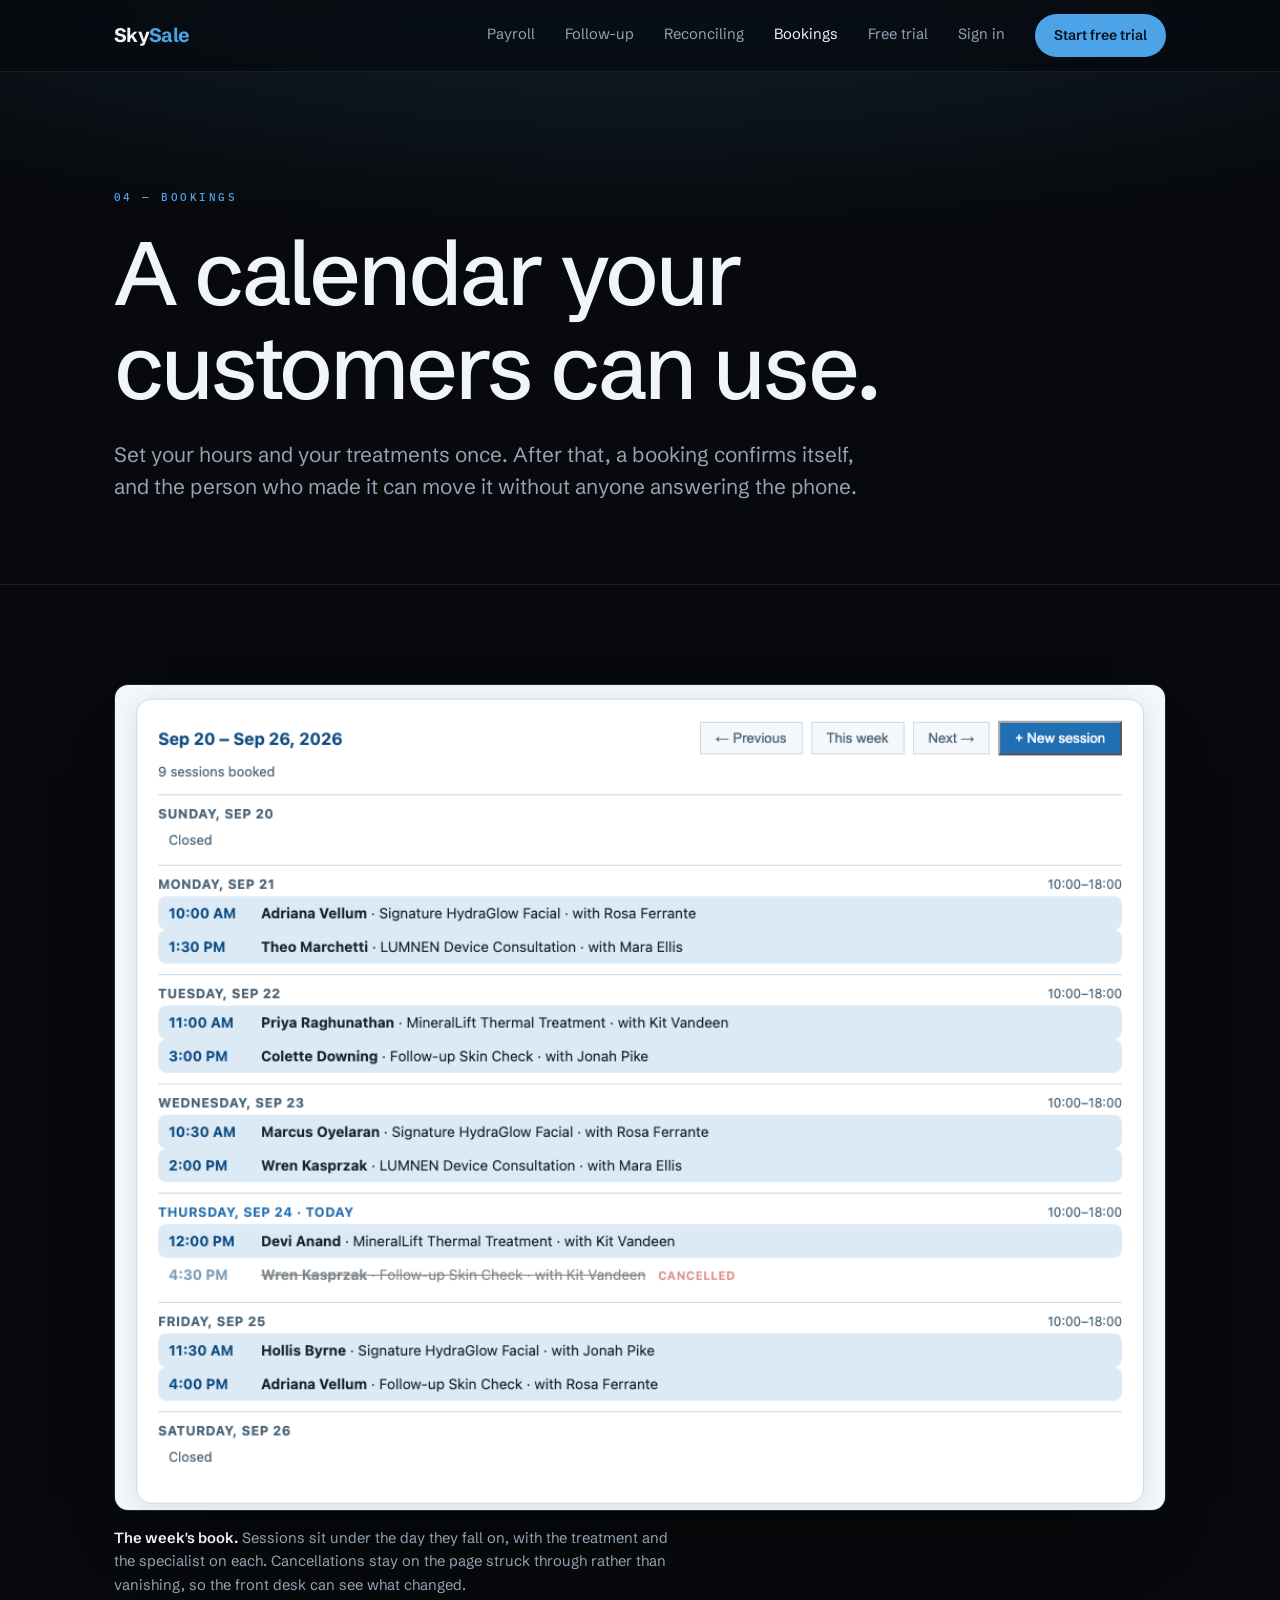
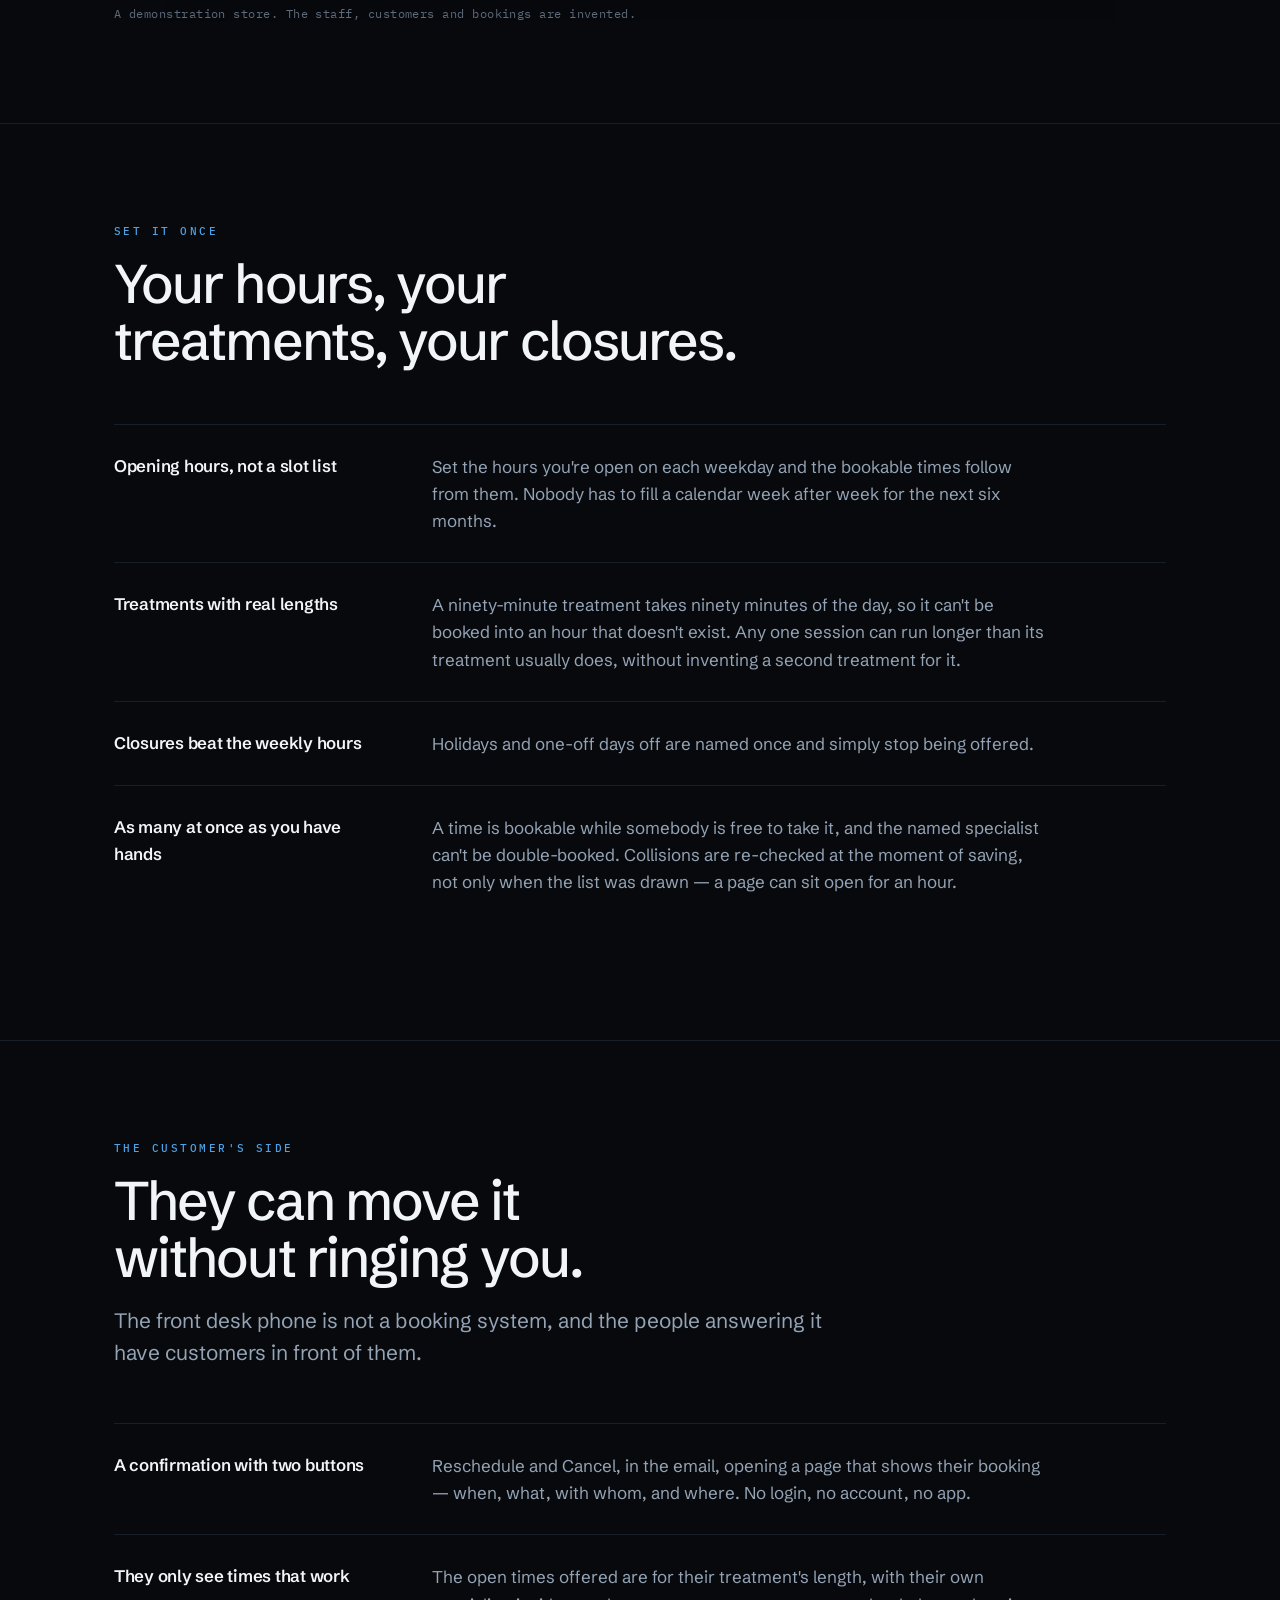
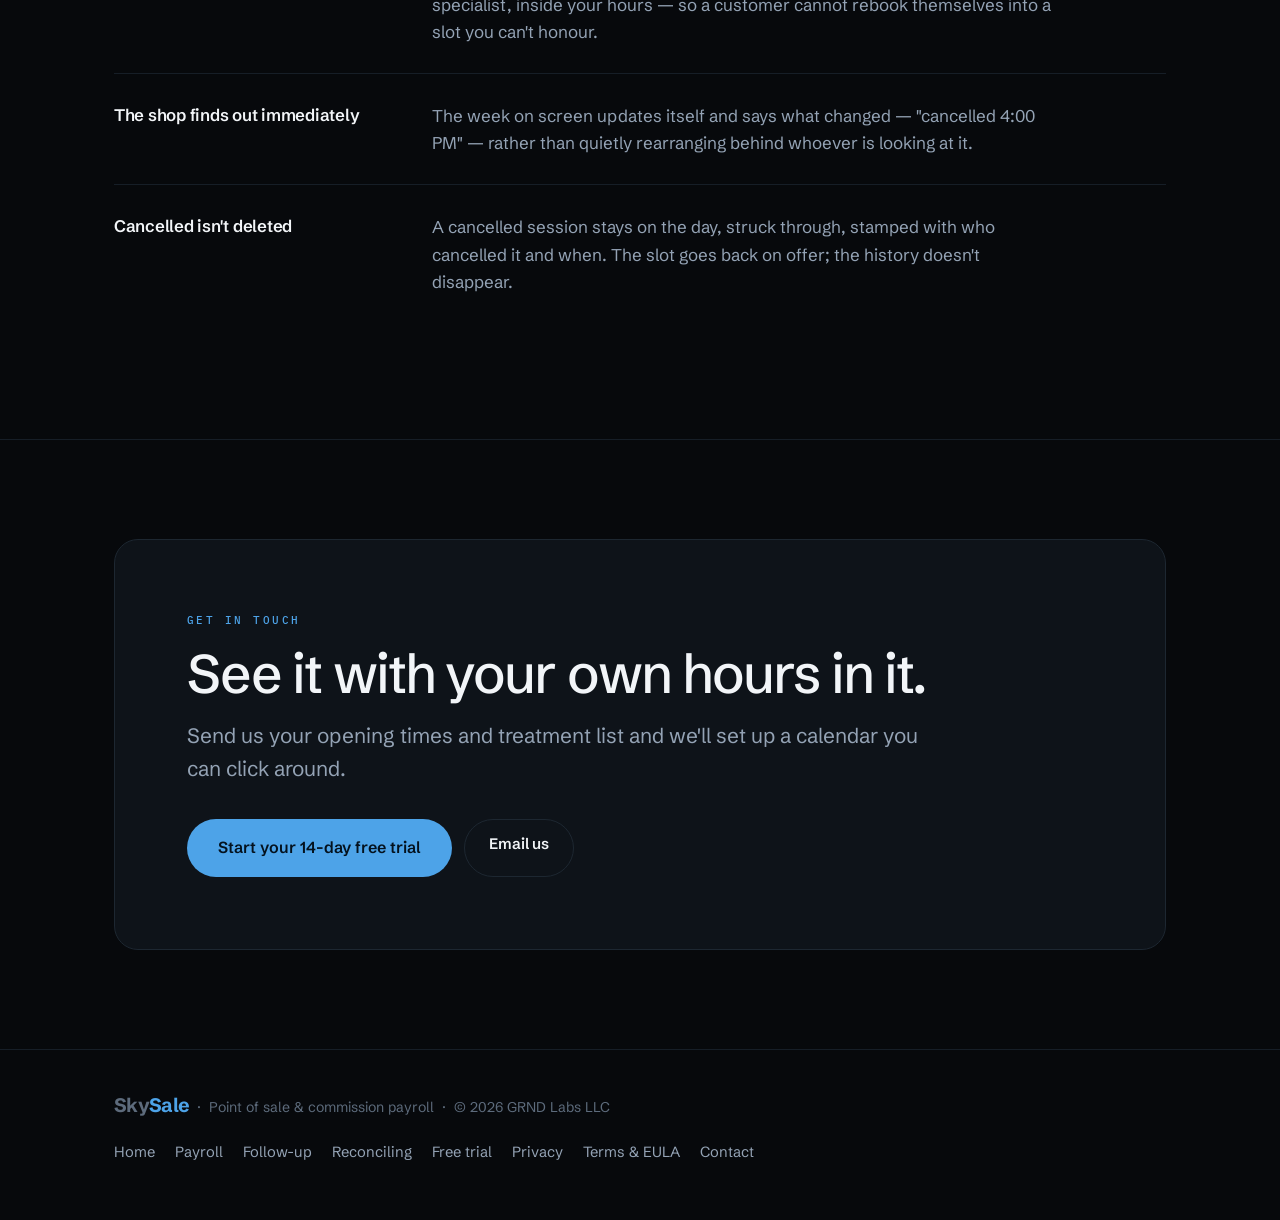
==== commit a8385f2b: "Advertise the 14-day free trial, and how to start it - Every 'Create an account' is now 'Start free " ====
--- a/bookings.html
+++ b/bookings.html
@@ -30,8 +30,9 @@
       <a class="opt" href="follow-up.html">Follow-up</a>
       <a class="opt" href="reconciliation.html">Reconciling</a>
       <a class="opt" href="bookings.html" aria-current="page">Bookings</a>
+      <a class="opt" href="/#free-trial">Free trial</a>
       <a class="opt signin" href="https://app.sky-sale.com/">Sign in</a>
-      <a class="btn btn-solid btn-sm" href="https://app.sky-sale.com/signup.html">Create an account</a>
+      <a class="btn btn-solid btn-sm" href="https://app.sky-sale.com/signup.html">Start free trial</a>
     </nav>
   </div>
 </header>
@@ -154,7 +155,7 @@
         <h2 style="margin-block:16px 18px">See it with your own hours in it.</h2>
         <p class="lede">Send us your opening times and treatment list and we&#39;ll set up a calendar you can click around.</p>
         <div class="cta-row">
-          <a class="btn btn-solid btn-lg" href="https://app.sky-sale.com/signup.html">Create an account</a>
+          <a class="btn btn-solid btn-lg" href="https://app.sky-sale.com/signup.html">Start your 14-day free trial</a>
           <a class="btn btn-ghost" href="mailto:hello@sky-sale.com?subject=SkySale">Email us</a>
         </div>
       </div>
@@ -171,7 +172,7 @@
       <a href="payroll.html">Payroll</a>
       <a href="follow-up.html">Follow-up</a>
       <a href="reconciliation.html">Reconciling</a>
-      <a href="https://app.sky-sale.com/signup.html">Create an account</a>
+      <a href="https://app.sky-sale.com/signup.html">Free trial</a>
       <a href="privacy.html">Privacy</a>
       <a href="terms.html">Terms &amp; EULA</a>
       <a href="mailto:hello@sky-sale.com">Contact</a>
--- a/styles.css
+++ b/styles.css
@@ -99,6 +99,19 @@
   }
   nav .signin:hover { border-color: var(--blue); color: var(--blue); }
 }
+/* On a phone both buttons share one line with the logo; let them wrap and
+   the masthead doubles in height and sits over the page. */
+@media (max-width: 480px) {
+  .masthead { gap: 10px; padding-block: 10px; }
+  .masthead nav { flex-wrap: nowrap; gap: 8px; }
+  nav .signin { padding: 0 14px; min-height: 40px; font-size: .86rem; }
+  .masthead .btn-sm { padding: 10px 14px; font-size: .86rem; }
+}
+@media (max-width: 360px) {
+  .logo { font-size: 1.05rem; }
+  nav .signin { padding: 0 11px; }
+  .masthead .btn-sm { padding: 10px 11px; font-size: .8rem; }
+}
 
 .btn {
   display: inline-block; font-family: var(--display); font-weight: 600;
@@ -285,6 +298,40 @@
     @keyframes recede {
       to { opacity: .15; transform: translateY(-40px) scale(.96); }
     }
+
+    /* The extra mile: each card rises in turn, then plays its own argument —
+       what any POS does, what this one does instead, and the hours that
+       gives back — as it comes up the screen. */
+    .mile { view-timeline: --mile block; }
+    .mile, .mile .vs, .mile .vs.ours, .mile .saves b, .mile .saves span, .mile .more {
+      animation-timeline: --mile; animation-fill-mode: both; animation-timing-function: linear;
+    }
+    .mile             { animation-name: card-in;  animation-range: entry 0% cover 24%; }
+    .mile .vs         { animation-name: dim-in;   animation-range: cover 10% cover 24%; }
+    .mile .vs.ours    { animation-name: slide-in; animation-range: cover 18% cover 32%; }
+    .mile .saves b    { animation-name: pop;      animation-range: cover 26% cover 38%; }
+    .mile .saves span { animation-name: dim-in;   animation-range: cover 30% cover 40%; }
+    .mile .more       { animation-name: dim-in;   animation-range: cover 34% cover 42%; }
+    /* Side by side, they take turns instead of arriving together. */
+    @media (min-width: 960px) {
+      .mile:nth-child(2)             { animation-range: entry 30% cover 30%; }
+      .mile:nth-child(2) .vs         { animation-range: cover 18% cover 30%; }
+      .mile:nth-child(2) .vs.ours    { animation-range: cover 26% cover 38%; }
+      .mile:nth-child(2) .saves b    { animation-range: cover 34% cover 44%; }
+      .mile:nth-child(2) .saves span { animation-range: cover 38% cover 46%; }
+      .mile:nth-child(2) .more       { animation-range: cover 40% cover 48%; }
+      .mile:nth-child(3)             { animation-range: entry 60% cover 36%; }
+      .mile:nth-child(3) .vs         { animation-range: cover 26% cover 36%; }
+      .mile:nth-child(3) .vs.ours    { animation-range: cover 34% cover 44%; }
+      .mile:nth-child(3) .saves b    { animation-range: cover 42% cover 50%; }
+      .mile:nth-child(3) .saves span { animation-range: cover 44% cover 52%; }
+      .mile:nth-child(3) .more       { animation-range: cover 46% cover 54%; }
+    }
+    @keyframes card-in  { from { opacity: 0; transform: translateY(60px) scale(.94); } to { opacity: 1; transform: none; } }
+    @keyframes dim-in   { from { opacity: 0; } to { opacity: 1; } }
+    @keyframes slide-in { from { opacity: 0; transform: translateX(-24px); } to { opacity: 1; transform: none; } }
+    @keyframes pop      { from { opacity: 0; transform: scale(.5); } 70% { transform: scale(1.12); } to { opacity: 1; transform: none; } }
+    .mile .saves b { display: inline-block; transform-origin: left center; }
 
     /* A staggered set — cards, spec rows. */
     .stagger > * {
@@ -384,3 +431,139 @@
   .legal td { border-bottom: none; padding: 2px 0; }
   .legal tr { border-bottom: 1px solid var(--line-soft); padding: 10px 0; }
 }
+
+/* ── The extra mile, and what it saves ────────────────────────────────────
+ * Three columns comparing what any register does with what this one does
+ * next, then worked examples of the time that saves. The hours are figures,
+ * so they get the mono face; time saved is the one figure shown in credit
+ * green, because it is the point of the page. */
+.miles { display: grid; grid-template-columns: repeat(auto-fit, minmax(290px, 1fr)); gap: 18px; }
+.mile {
+  border: 1px solid var(--line); background: var(--panel); border-radius: 18px;
+  padding: 28px 26px; display: flex; flex-direction: column;
+}
+.mile h3 { margin: 12px 0 14px; }
+.mile .vs { font-size: .95rem; line-height: 1.55; color: var(--ink-dim); }
+.mile .vs + .vs { margin-top: 10px; }
+.mile .vs b { color: var(--ink-faint); font-weight: 600; }
+.mile .vs.ours b { color: var(--blue); }
+.mile .vs.ours { color: var(--ink); }
+.mile .saves {
+  margin-top: auto; padding-top: 22px; border-top: 1px solid var(--line-soft);
+  display: flex; align-items: baseline; justify-content: space-between; gap: 12px;
+}
+.mile .saves b { font-family: var(--mono); font-size: 1.6rem; font-weight: 500; letter-spacing: -.03em; color: var(--credit); }
+.mile .saves span { font-size: .82rem; color: var(--ink-faint); text-align: right; }
+.mile .more { margin-top: 16px; font-size: .9rem; font-weight: 600; color: var(--blue); }
+.mile .more::after { content: ' →'; }
+
+.examples { display: grid; gap: 22px; }
+.example {
+  border: 1px solid var(--line); background: var(--panel); border-radius: 18px; padding: 26px 26px 22px;
+}
+.example .who { font-family: var(--mono); font-size: .72rem; letter-spacing: .14em; text-transform: uppercase; color: var(--blue); }
+.example h3 { margin: 10px 0 6px; }
+.example .setup { font-size: .95rem; color: var(--ink-dim); margin-bottom: 16px; }
+.example table { width: 100%; border-collapse: collapse; font-size: .93rem; }
+.example th, .example td { text-align: left; padding: 9px 0; border-bottom: 1px solid var(--line-soft); vertical-align: top; }
+.example th { font-size: .72rem; font-family: var(--mono); letter-spacing: .12em; text-transform: uppercase; color: var(--ink-faint); font-weight: 500; }
+.example td { color: var(--ink-dim); padding-right: 14px; }
+.example td.h, .example th.h { text-align: right; font-family: var(--mono); white-space: nowrap; color: var(--ink); padding-right: 0; padding-left: 14px; }
+.example tr.sum td { border-bottom: none; padding-top: 14px; font-weight: 600; color: var(--ink); }
+.example tr.sum td.h { color: var(--credit); font-size: 1.15rem; }
+.example .also { margin-top: 14px; font-size: .9rem; color: var(--ink-dim); }
+.example .also b { color: var(--ink); }
+
+.total-saved {
+  display: grid; grid-template-columns: repeat(auto-fit, minmax(200px, 1fr)); gap: 2px;
+  background: var(--line-soft); border: 1px solid var(--line-soft); border-radius: 16px; overflow: hidden; margin-top: 22px;
+}
+.total-saved div { background: var(--void); padding: 24px 24px; }
+.total-saved b { display: block; font-family: var(--mono); font-size: 1.7rem; font-weight: 500; letter-spacing: -.03em; margin-bottom: 6px; }
+.total-saved b.credit { color: var(--credit); }
+.total-saved span { font-size: .88rem; color: var(--ink-dim); }
+.fineprint { font-size: .85rem; color: var(--ink-faint); margin-top: 16px; max-width: 70ch; line-height: 1.55; }
+
+@media (max-width: 640px) {
+  .example { padding: 20px 18px; }
+  .example th.h, .example td.h { padding-left: 8px; }
+}
+
+/* ── A customer, worked through ───────────────────────────────────────────
+ * Each job is drawn as a faint outline the length of the hours it used to
+ * take, with a solid bar for the hours it takes now — a still picture, not a
+ * scroll animation, which held the page in place for too long. */
+.story { padding-block: clamp(64px, 11vh, 132px); border-top: 1px solid var(--line-soft); }
+.story-inner { display: grid; gap: 24px; }
+.story-head h2 em { font-style: normal; color: var(--credit); }
+.story-head .lede { margin-top: 16px; }
+.story-rows { display: grid; gap: 12px; }
+.srow {
+  display: grid; grid-template-columns: 1fr 11rem; gap: 18px; align-items: center;
+  border: 1px solid var(--line); background: var(--panel); border-radius: 16px; padding: 16px 22px; color: inherit; text-decoration: none;
+}
+.srow:hover { border-color: var(--blue); }
+.srow-label b { display: block; font-size: 1.05rem; margin-bottom: 4px; }
+.srow-label span { font-size: .88rem; color: var(--ink-dim); line-height: 1.45; }
+.srow-nums { font-family: var(--mono); white-space: nowrap; text-align: right; }
+.srow-nums .was { color: var(--ink-faint); text-decoration: line-through; }
+.srow-nums .arrow { color: var(--ink-faint); margin: 0 8px; }
+.srow-nums .now { color: var(--ink); }
+.srow-nums .saved { display: block; margin-top: 4px; color: var(--credit); font-weight: 500; font-size: 1.15rem; }
+.story-total {
+  display: grid; grid-template-columns: repeat(auto-fit, minmax(190px, 1fr)); gap: 2px;
+  background: var(--line-soft); border: 1px solid var(--line-soft); border-radius: 16px; overflow: hidden;
+}
+.story-total div { background: var(--void); padding: 16px 22px; }
+.story-total span { display: block; font-size: .85rem; color: var(--ink-dim); margin-bottom: 6px; }
+.story-total b { font-family: var(--mono); font-size: 1.6rem; font-weight: 500; letter-spacing: -.03em; }
+.story-total b.was { color: var(--ink-faint); }
+.story-total b.credit { color: var(--credit); }
+.example.calc td { font-size: .88rem; }
+.example.calc .sum-line { margin-top: 4px; font-family: var(--mono); font-size: .78rem; color: var(--ink-faint); }
+.example.calc .sum-line b { color: var(--ink); font-weight: 500; white-space: nowrap; }
+@media (max-width: 760px) {
+  .srow { grid-template-columns: 1fr; gap: 12px; }
+  .srow-nums { text-align: left; }
+  .example.calc thead { display: none; }
+  .example.calc tr { display: block; padding: 10px 0; border-bottom: 1px solid var(--line-soft); }
+  .example.calc td { display: block; border: none; padding: 4px 0; text-align: left !important; }
+}
+
+
+/* On a phone the footer is the only way to the feature pages (the masthead
+   hides them), so its links get finger-sized targets. */
+@media (max-width: 860px) {
+  footer nav { gap: 0 20px; }
+  footer nav a { display: inline-block; padding-block: 11px; }
+}
+
+
+/* ── The free trial ──────────────────────────────────────────────────────── */
+.trial-note { margin-top: 14px; font-size: .9rem; color: var(--ink-dim); }
+.trial-note a { color: var(--blue); }
+.trial-steps {
+  list-style: none; padding: 0; margin: 8px 0 0;
+  display: grid; grid-template-columns: repeat(auto-fit, minmax(230px, 1fr)); gap: 16px;
+}
+.trial-steps li {
+  border: 1px solid var(--line); background: var(--panel); border-radius: 18px; padding: 24px 22px;
+}
+.trial-steps .n {
+  display: inline-flex; align-items: center; justify-content: center;
+  width: 32px; height: 32px; border-radius: 50%; background: var(--blue-glow);
+  color: var(--blue); font-family: var(--mono); font-weight: 600;
+}
+.trial-steps h3 { margin: 14px 0 8px; font-size: 1.08rem; }
+.trial-steps p { color: var(--ink-dim); font-size: .94rem; line-height: 1.55; }
+.trial-steps .opt-tag {
+  font-family: var(--mono); font-size: .68rem; font-weight: 500; color: var(--ink-faint);
+  border: 1px solid var(--line); border-radius: 999px; padding: 1px 7px; margin-left: 4px; vertical-align: 2px;
+}
+.trial-terms {
+  margin-top: 22px; display: grid; grid-template-columns: repeat(auto-fit, minmax(200px, 1fr)); gap: 2px;
+  background: var(--line-soft); border: 1px solid var(--line-soft); border-radius: 16px; overflow: hidden;
+}
+.trial-terms div { background: var(--void); padding: 18px 22px; }
+.trial-terms b { display: block; font-family: var(--mono); font-size: 1.7rem; font-weight: 500; letter-spacing: -.03em; color: var(--credit); }
+.trial-terms span { font-size: .88rem; color: var(--ink-dim); }
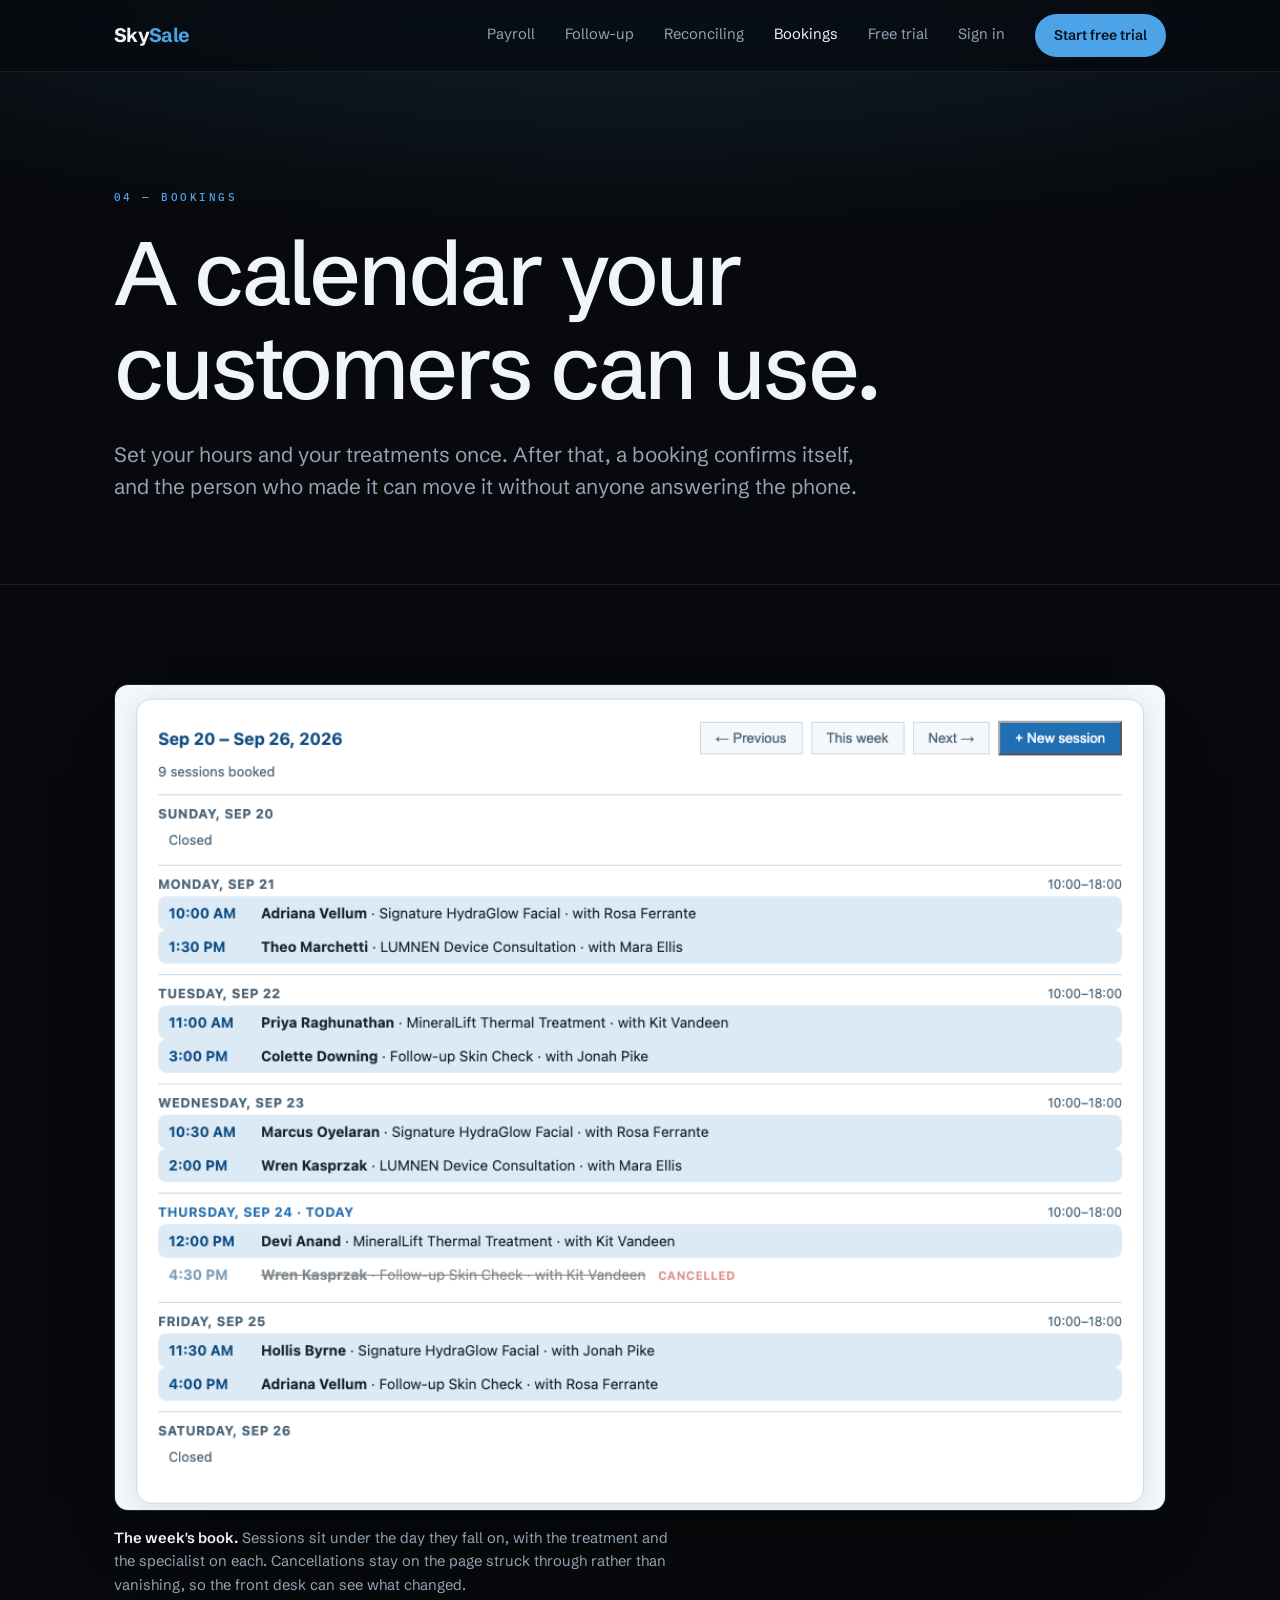
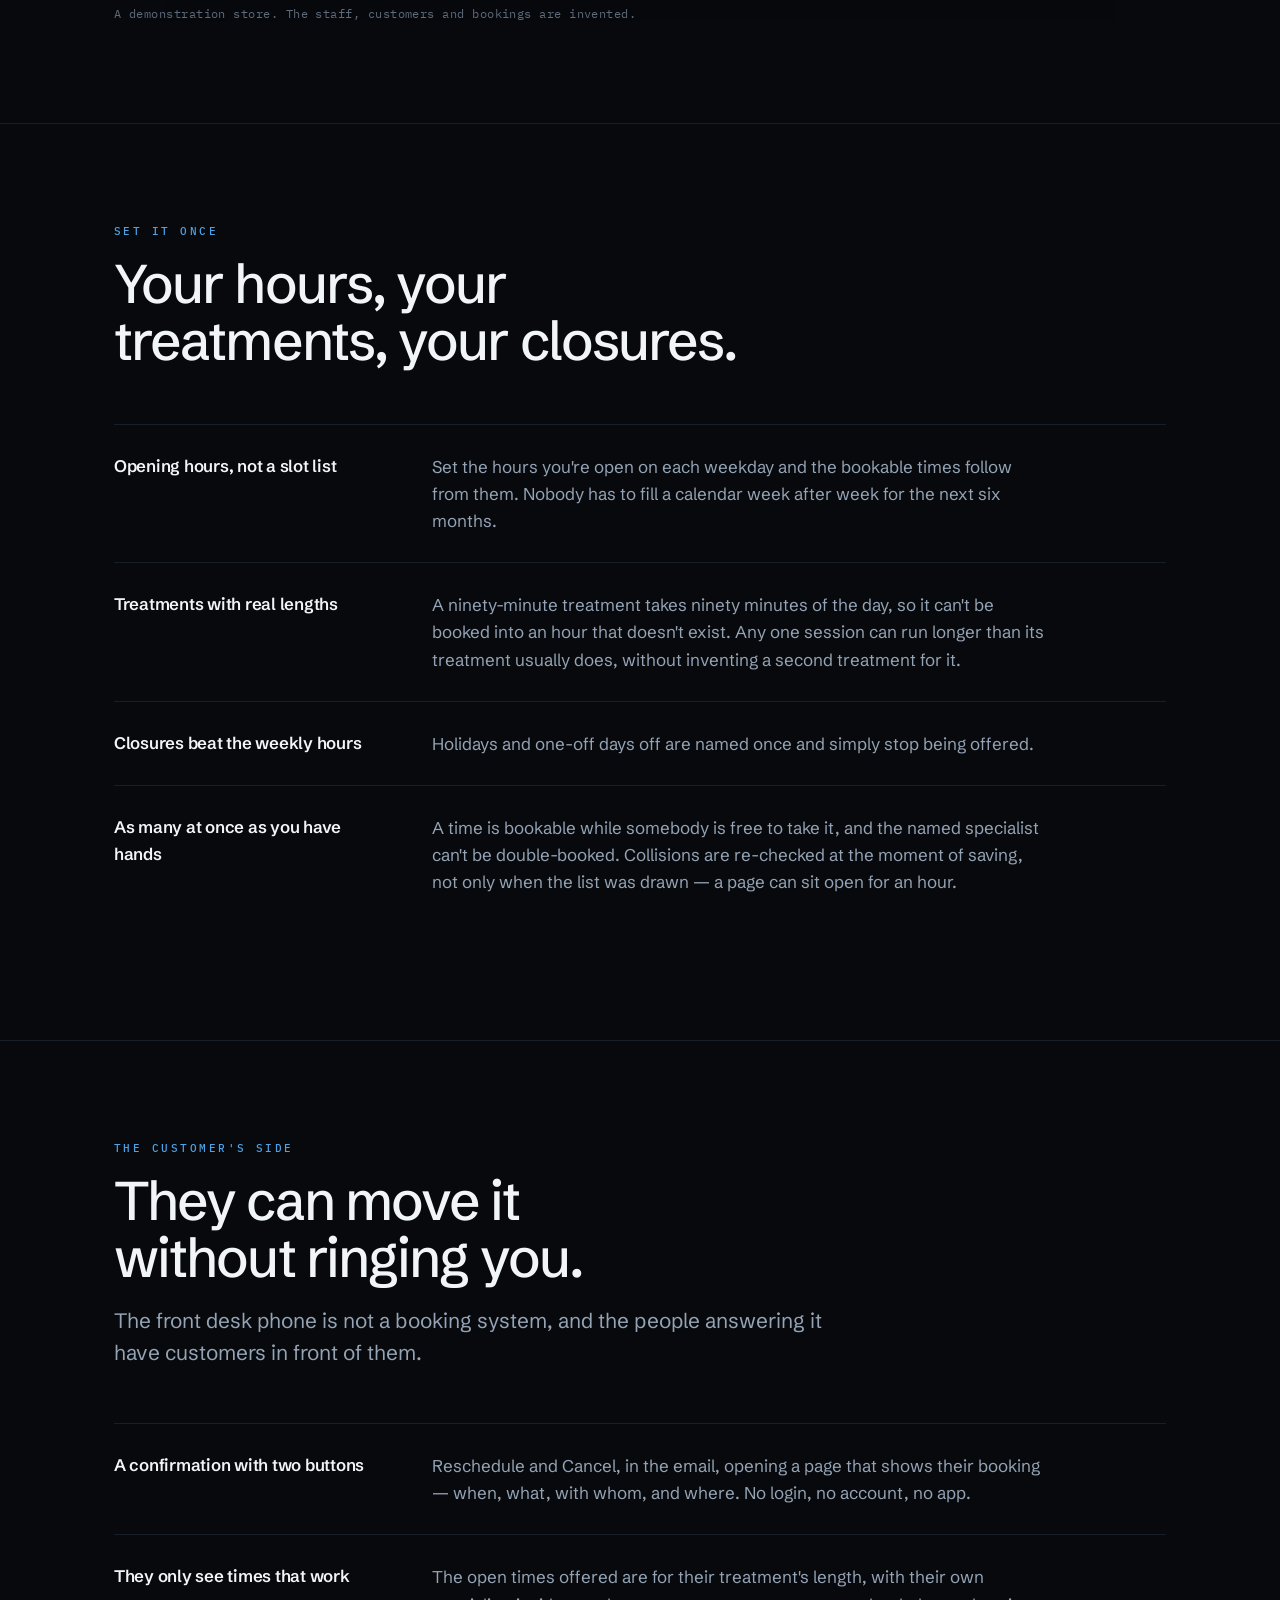
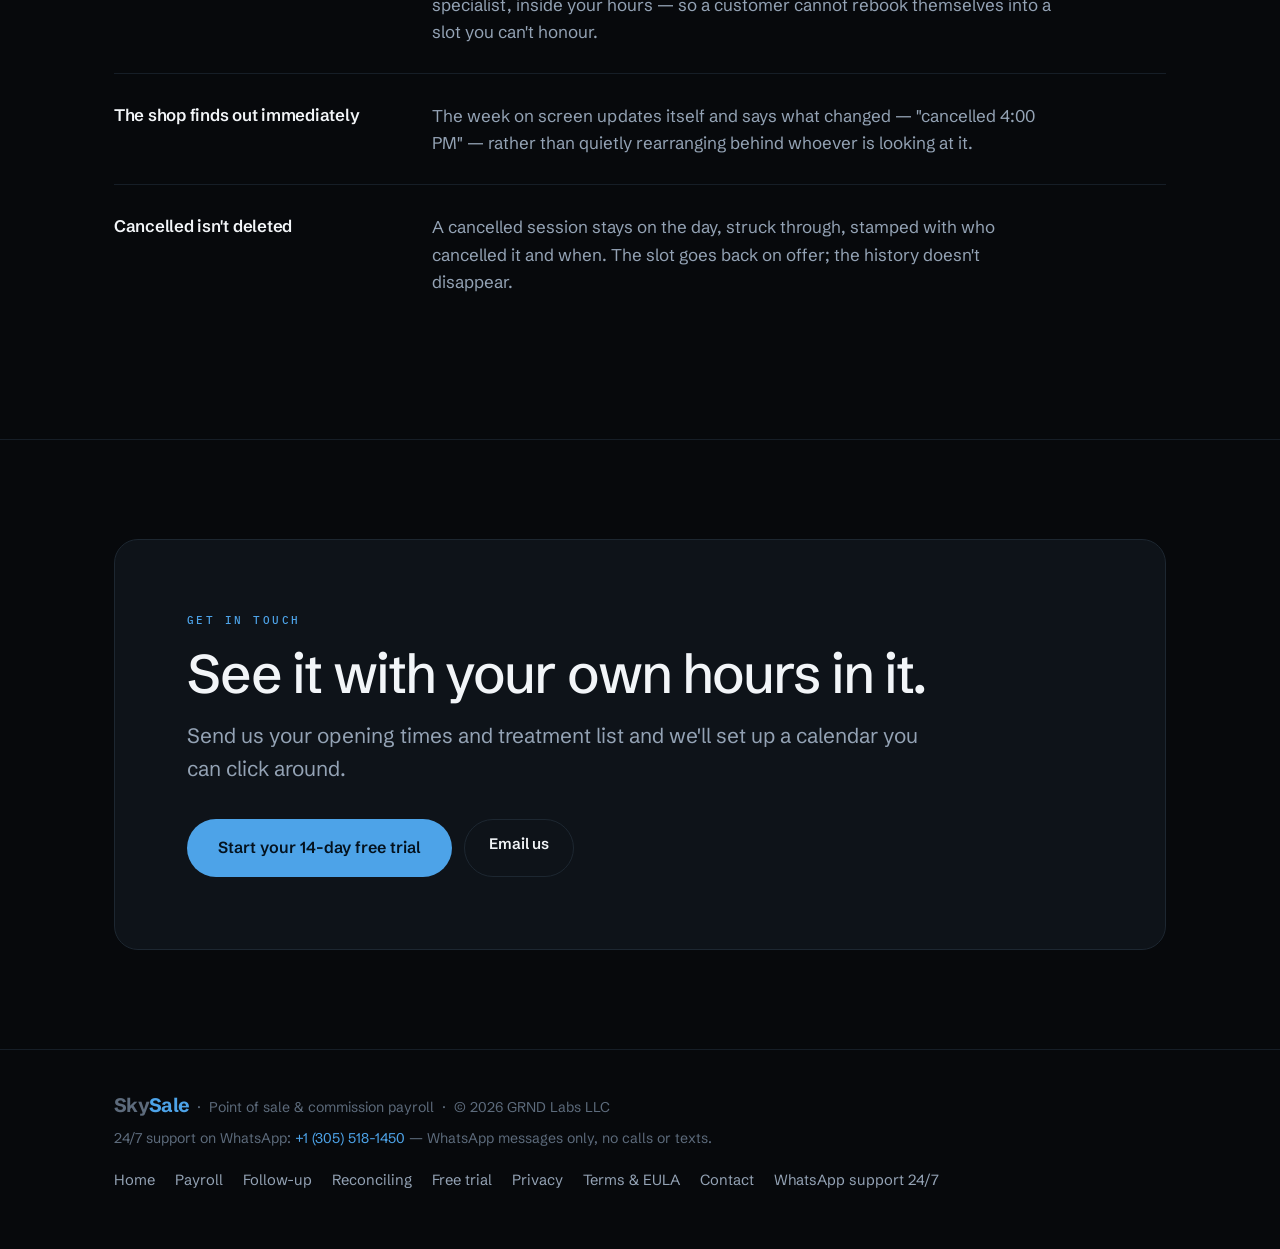
==== commit 93629d54: "24/7 WhatsApp support number on the site: home page and every footer WhatsApp messages only (+1 305 " ====
--- a/bookings.html
+++ b/bookings.html
@@ -166,7 +166,7 @@
 
 <footer>
   <div class="wrap foot">
-    <div><span class="logo">Sky<span>Sale</span></span> &nbsp;·&nbsp; Point of sale &amp; commission payroll &nbsp;·&nbsp; &copy; 2026 GRND Labs LLC</div>
+    <div><span class="logo">Sky<span>Sale</span></span> &nbsp;·&nbsp; Point of sale &amp; commission payroll &nbsp;·&nbsp; &copy; 2026 GRND Labs LLC<div class="foot-support">24/7 support on WhatsApp: <a href="https://wa.me/13055181450" rel="noopener">+1 (305) 518-1450</a> — WhatsApp messages only, no calls or texts.</div></div>
     <nav>
       <a href="/">Home</a>
       <a href="payroll.html">Payroll</a>
@@ -176,6 +176,7 @@
       <a href="privacy.html">Privacy</a>
       <a href="terms.html">Terms &amp; EULA</a>
       <a href="mailto:hello@sky-sale.com">Contact</a>
+      <a href="https://wa.me/13055181450" rel="noopener">WhatsApp support 24/7</a>
     </nav>
   </div>
 </footer>
--- a/styles.css
+++ b/styles.css
@@ -567,3 +567,8 @@
 .trial-terms div { background: var(--void); padding: 18px 22px; }
 .trial-terms b { display: block; font-family: var(--mono); font-size: 1.7rem; font-weight: 500; letter-spacing: -.03em; color: var(--credit); }
 .trial-terms span { font-size: .88rem; color: var(--ink-dim); }
+
+/* WhatsApp support: under the closing call to action, and in every footer. */
+.support-note { margin-top: 22px; max-width: 46em; font-size: .95rem; color: var(--ink-dim); line-height: 1.55; }
+.support-note a, .foot-support a { color: var(--blue); white-space: nowrap; }
+.foot-support { margin-top: 6px; }
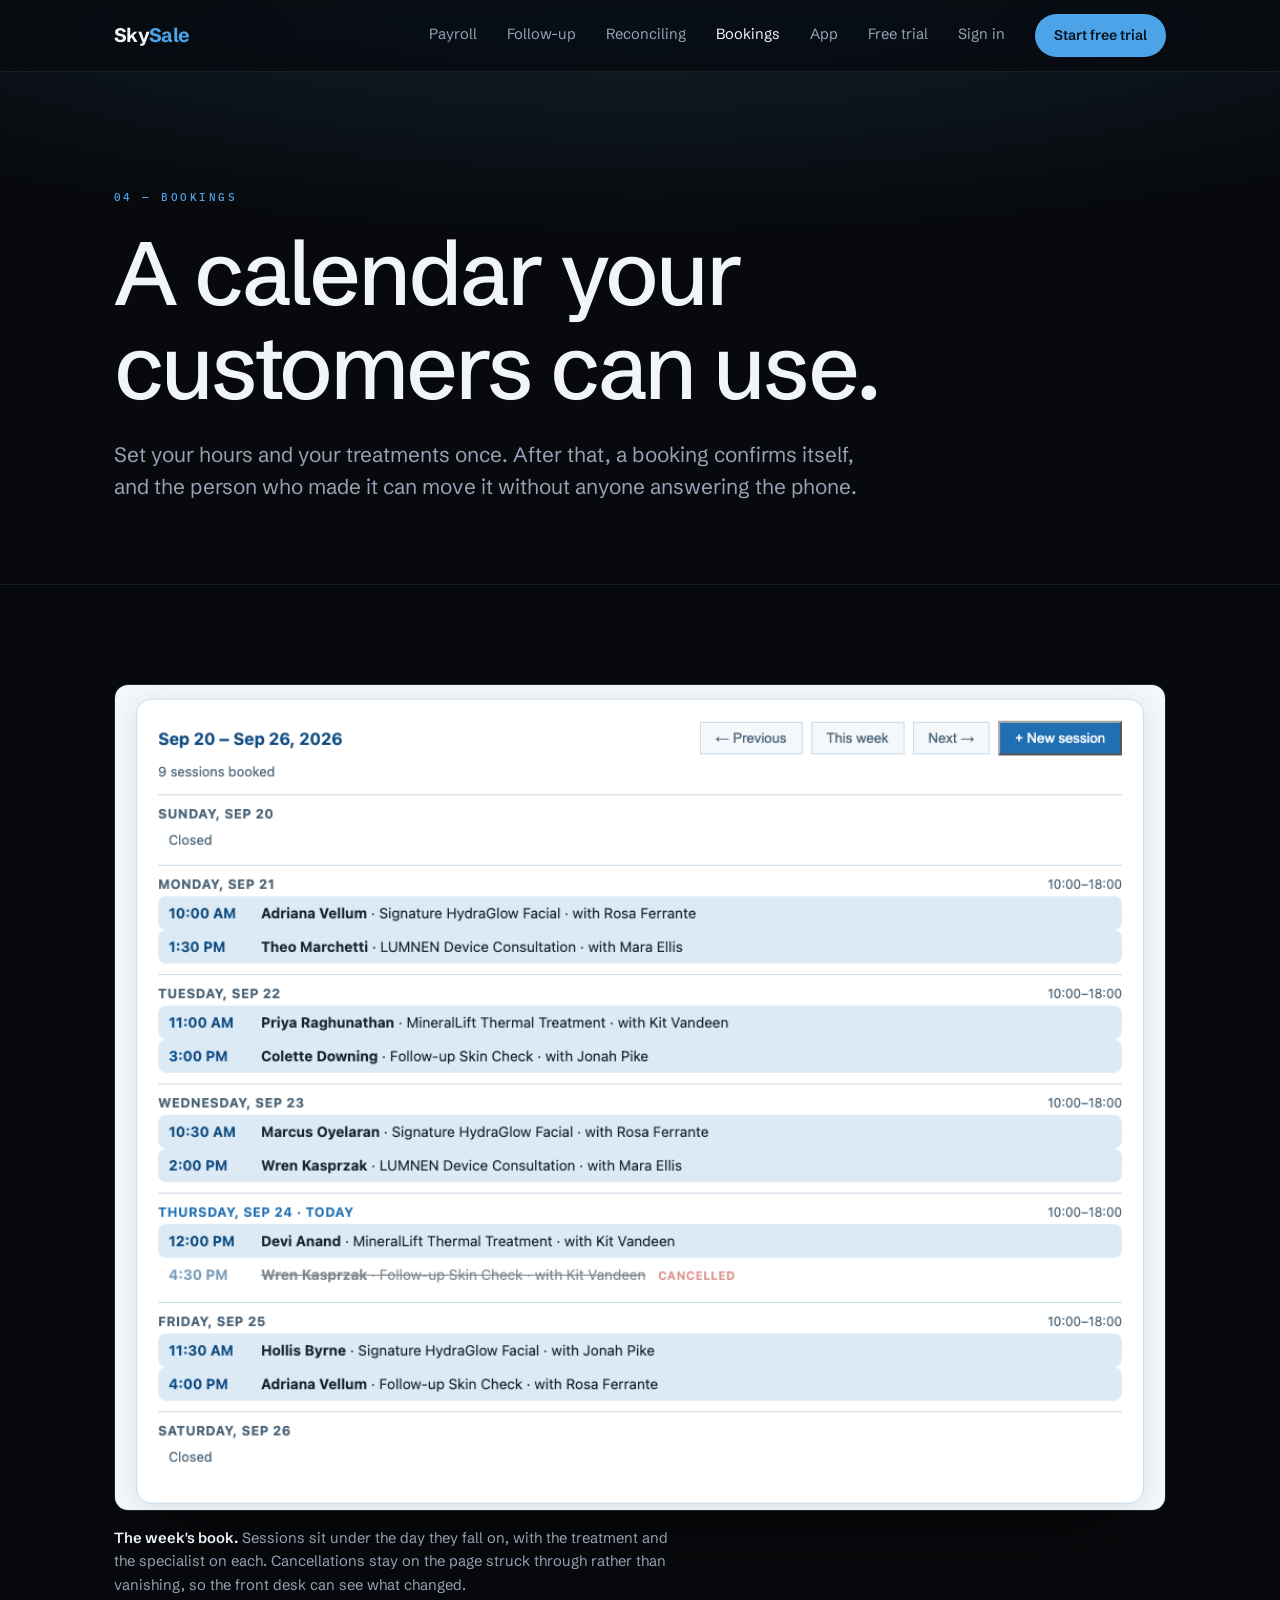
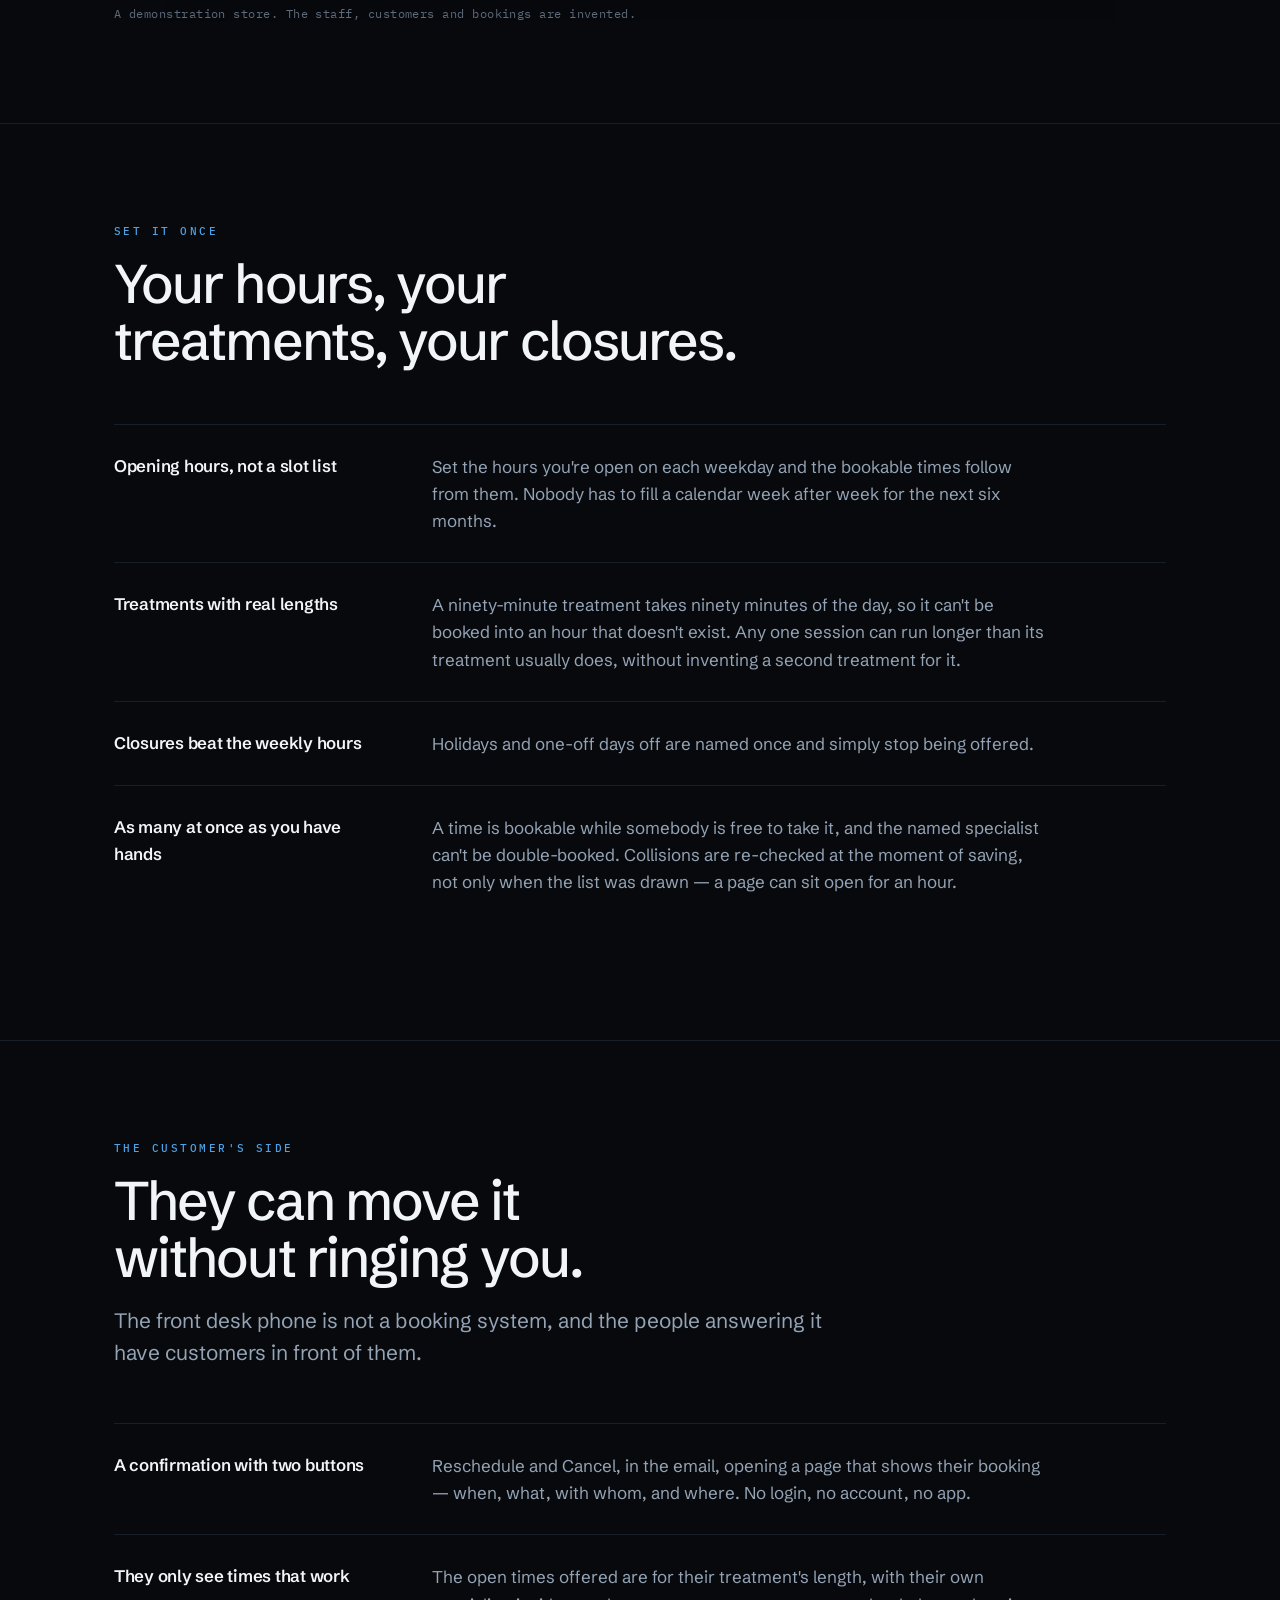
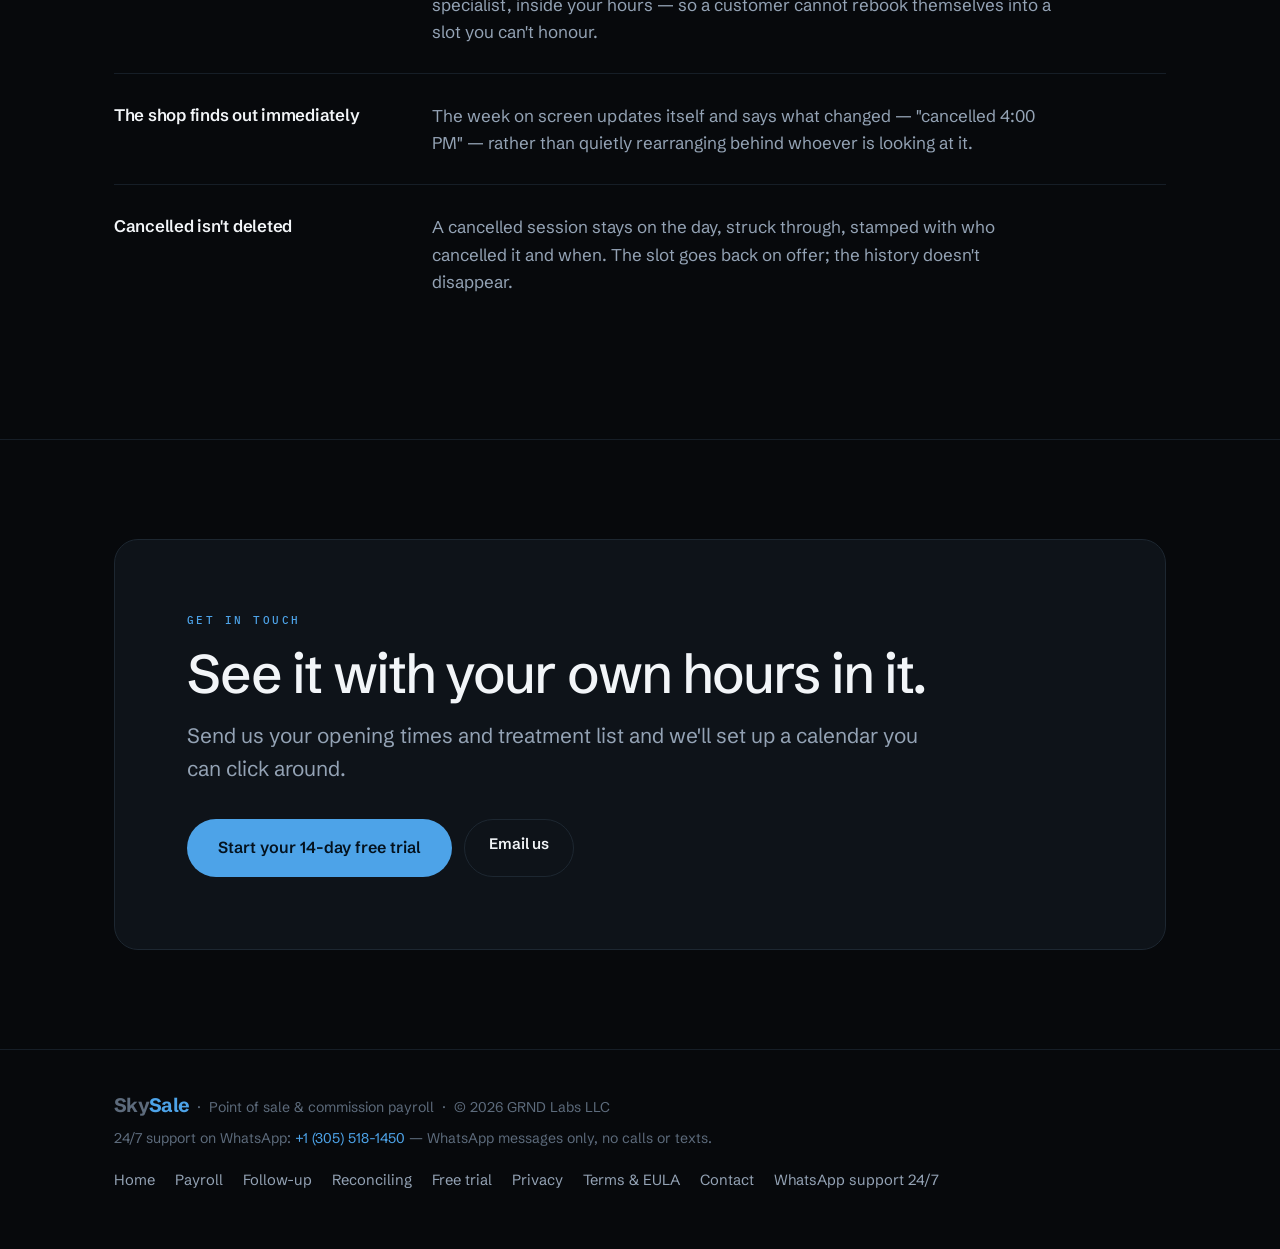
==== commit 36557187: "Home page: the SkySale app — notifications, every location, the dashboard New section after The extr" ====
--- a/bookings.html
+++ b/bookings.html
@@ -30,6 +30,7 @@
       <a class="opt" href="follow-up.html">Follow-up</a>
       <a class="opt" href="reconciliation.html">Reconciling</a>
       <a class="opt" href="bookings.html" aria-current="page">Bookings</a>
+      <a class="opt" href="/#app">App</a>
       <a class="opt" href="/#free-trial">Free trial</a>
       <a class="opt signin" href="https://app.sky-sale.com/">Sign in</a>
       <a class="btn btn-solid btn-sm" href="https://app.sky-sale.com/signup.html">Start free trial</a>
--- a/styles.css
+++ b/styles.css
@@ -572,3 +572,10 @@
 .support-note { margin-top: 22px; max-width: 46em; font-size: .95rem; color: var(--ink-dim); line-height: 1.55; }
 .support-note a, .foot-support a { color: var(--blue); white-space: nowrap; }
 .foot-support { margin-top: 6px; }
+
+/* The app section: plain cards, not links. */
+.app-features .mile p { color: var(--ink-dim); line-height: 1.6; margin: 0; }
+.app-features .mile h3 { margin: 0 0 10px; }
+.app-features .card:hover { transform: none; border-color: var(--line); background: var(--panel); }
+.app-cta { align-items: center; margin-top: 26px; }
+.app-note { font-size: .9rem; color: var(--ink-faint); }
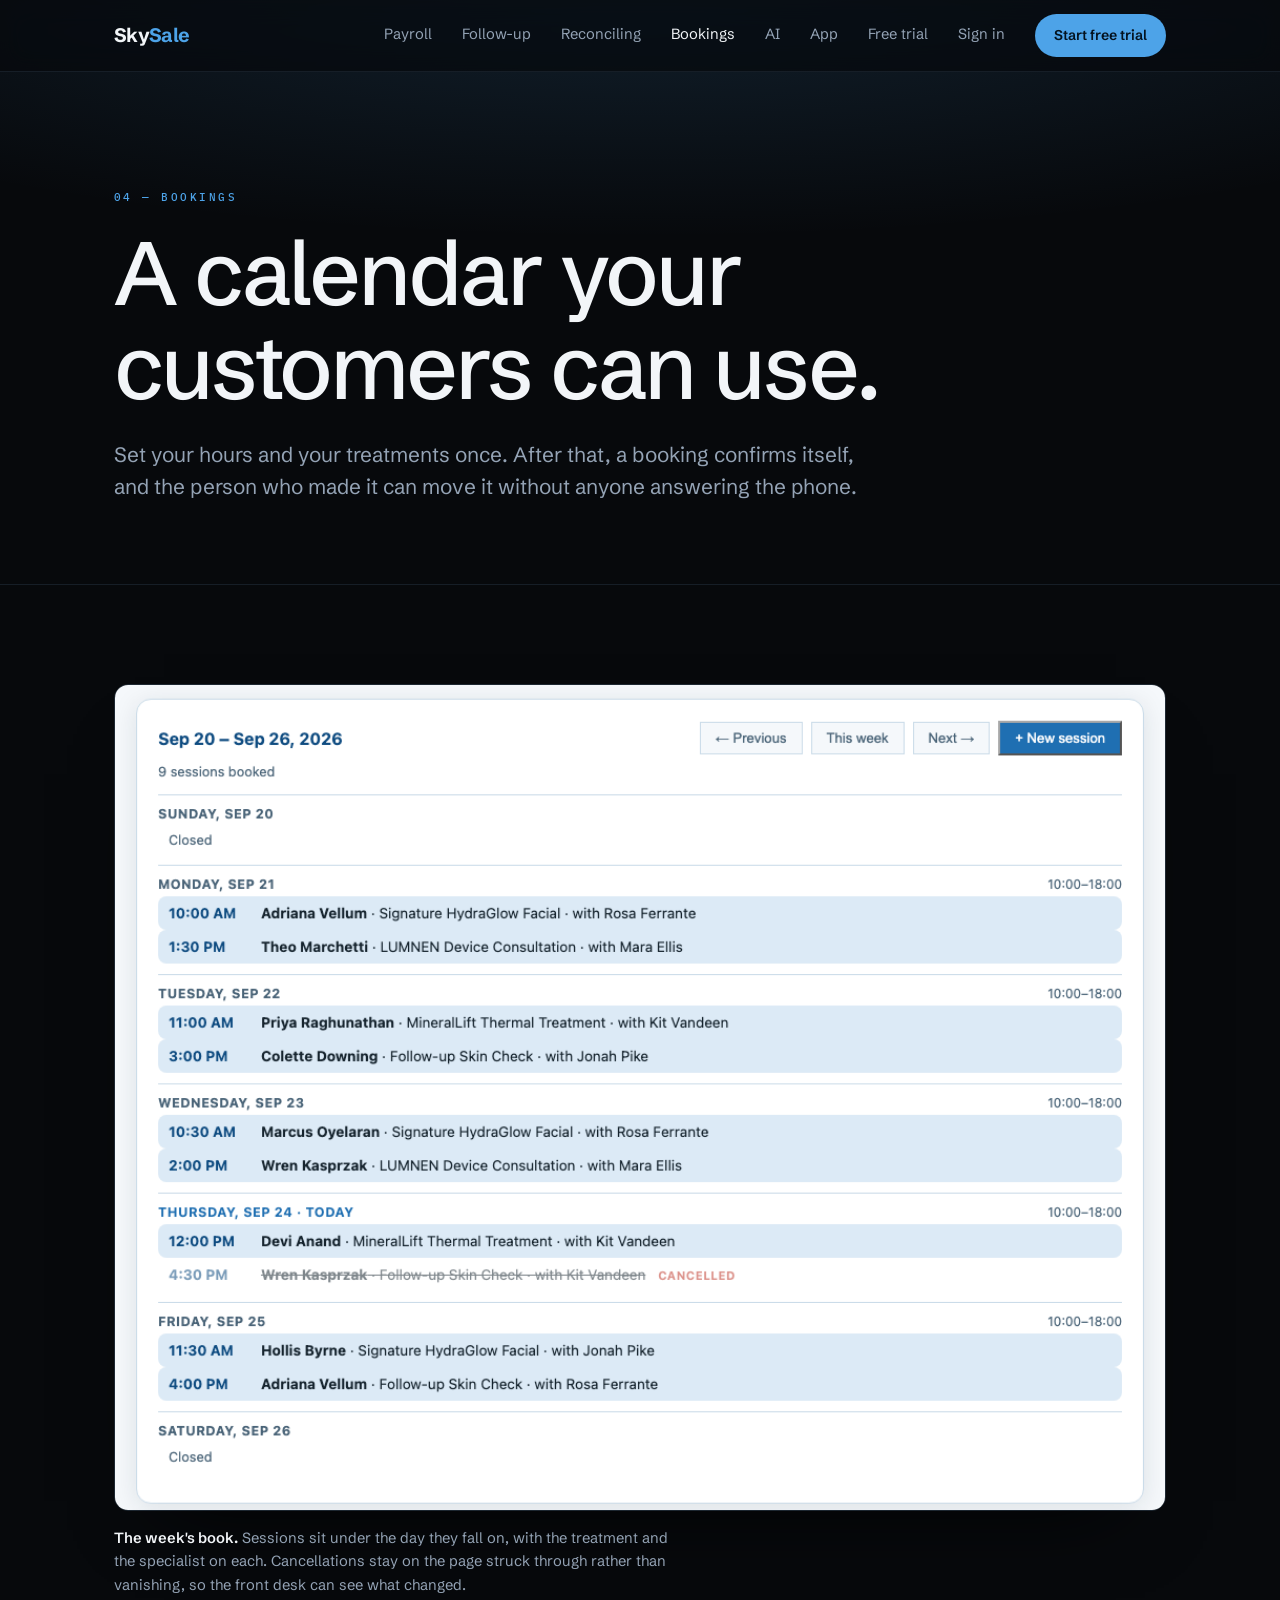
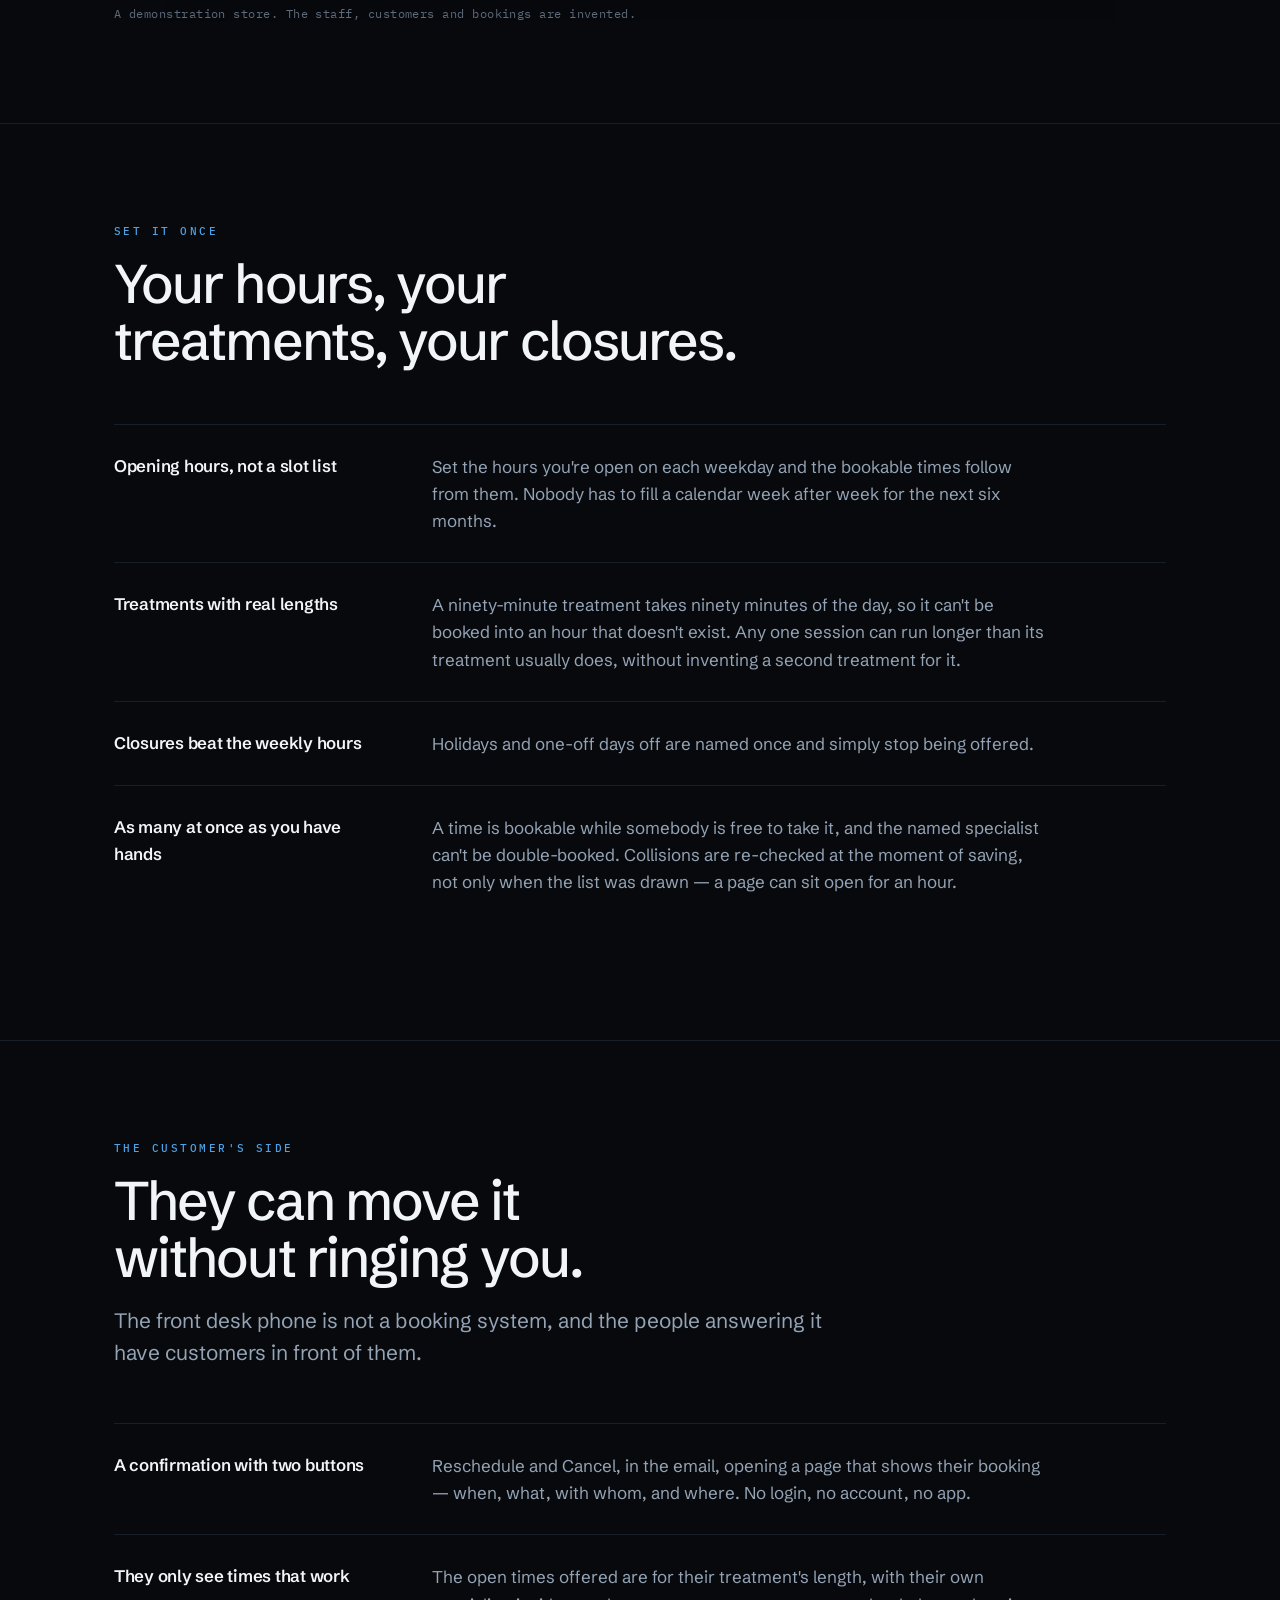
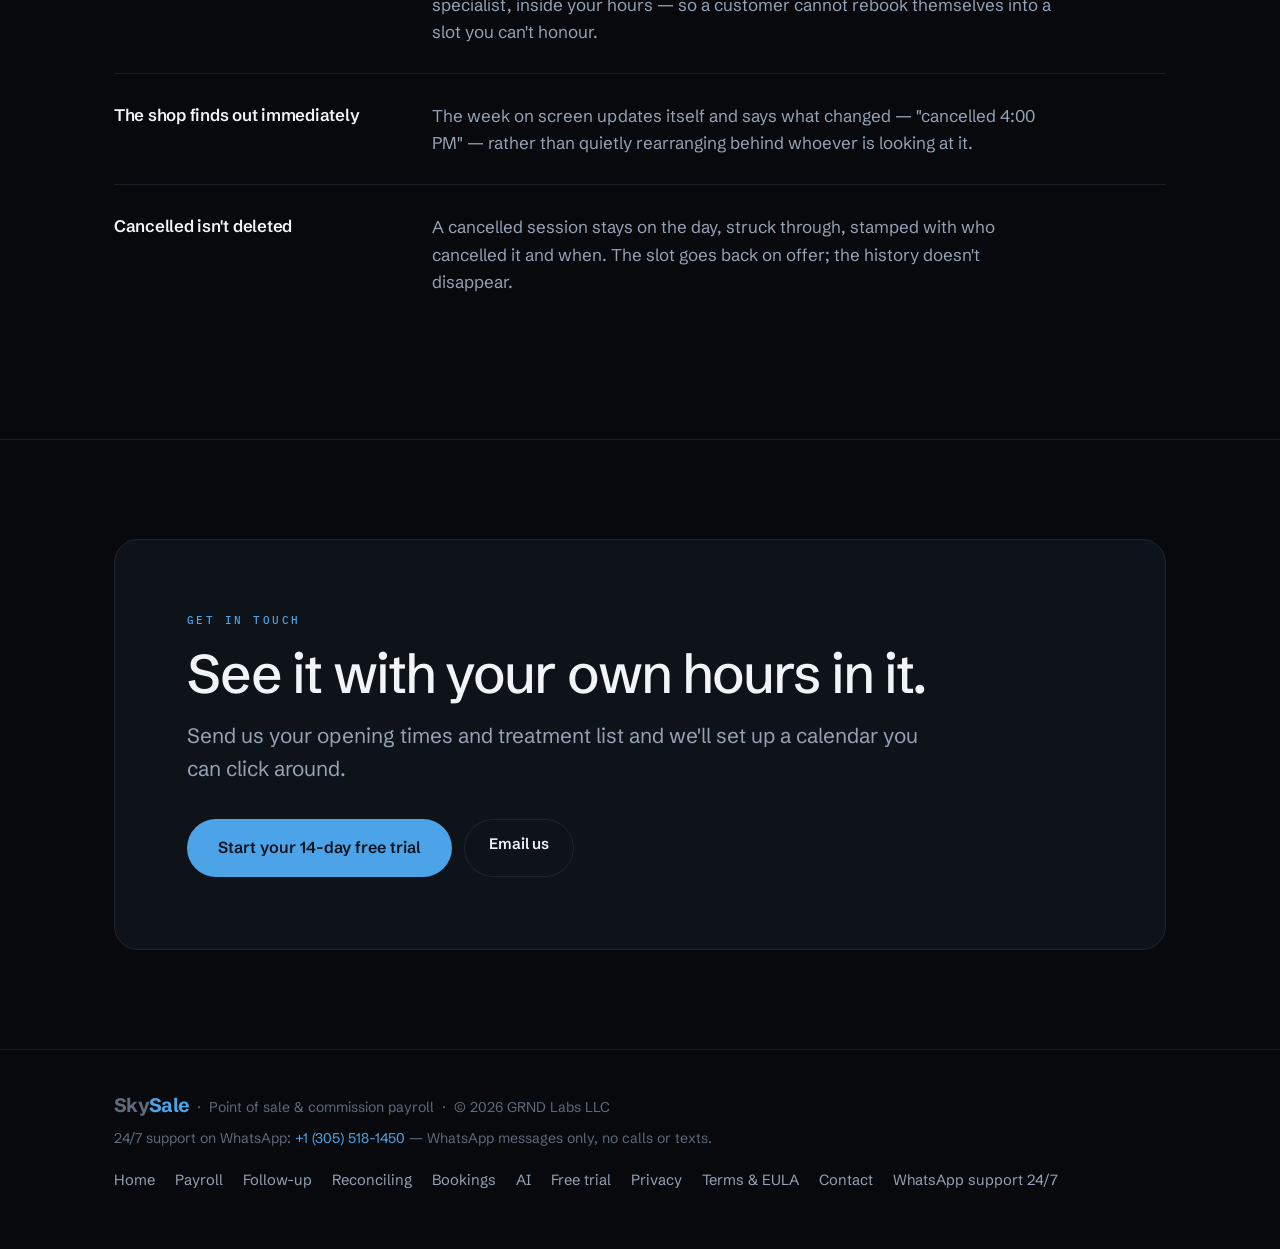
==== commit 7284ddca: "AI assistants: a page on connecting Claude or ChatGPT, a home-page section, and the privacy policy c" ====
--- a/bookings.html
+++ b/bookings.html
@@ -30,6 +30,7 @@
       <a class="opt" href="follow-up.html">Follow-up</a>
       <a class="opt" href="reconciliation.html">Reconciling</a>
       <a class="opt" href="bookings.html" aria-current="page">Bookings</a>
+      <a class="opt" href="ai.html">AI</a>
       <a class="opt" href="/#app">App</a>
       <a class="opt" href="/#free-trial">Free trial</a>
       <a class="opt signin" href="https://app.sky-sale.com/">Sign in</a>
@@ -173,6 +174,8 @@
       <a href="payroll.html">Payroll</a>
       <a href="follow-up.html">Follow-up</a>
       <a href="reconciliation.html">Reconciling</a>
+      <a href="bookings.html">Bookings</a>
+      <a href="ai.html">AI</a>
       <a href="https://app.sky-sale.com/signup.html">Free trial</a>
       <a href="privacy.html">Privacy</a>
       <a href="terms.html">Terms &amp; EULA</a>
--- a/styles.css
+++ b/styles.css
@@ -577,5 +577,21 @@
 .app-features .mile p { color: var(--ink-dim); line-height: 1.6; margin: 0; }
 .app-features .mile h3 { margin: 0 0 10px; }
 .app-features .card:hover { transform: none; border-color: var(--line); background: var(--panel); }
-.app-cta { align-items: center; margin-top: 26px; }
+.app-cta { align-items: center; justify-content: space-between; margin-top: 26px; gap: 22px; }
+.app-get { display: flex; flex-wrap: wrap; align-items: center; gap: 12px 16px; flex: 1 1 320px; }
+.app-qr { display: flex; align-items: center; gap: 14px; margin: 0; padding: 12px 16px 12px 12px;
+  border: 1px solid var(--line); border-radius: 16px; background: var(--panel); }
+.app-qr img { display: block; flex: none; width: 132px; height: 132px; max-width: none;
+  border: 0; border-radius: 8px; box-shadow: none; background: #fff; }
+.app-qr figcaption { margin: 0; max-width: 150px; font-size: .86rem; line-height: 1.45; color: var(--ink-dim); }
+@media (max-width: 760px), (hover: none) and (pointer: coarse) { .app-qr { display: none; } }
 .app-note { font-size: .9rem; color: var(--ink-faint); }
+
+/* ── AI assistants page (ai.html) ──────────────────────────────────────── */
+.ai-figs { display: grid; grid-template-columns: minmax(0, 2fr) minmax(0, 3fr); gap: clamp(24px, 4vw, 48px); align-items: start; }
+@media (max-width: 820px) { .ai-figs { grid-template-columns: 1fr; } .ai-figs figure:first-child { max-width: 420px; } }
+.ai-addr code {
+  display: inline-block; font-family: var(--mono); font-size: 1rem; color: var(--ink);
+  background: var(--panel); border: 1px solid var(--line); border-radius: 10px; padding: 10px 16px;
+  user-select: all;
+}
